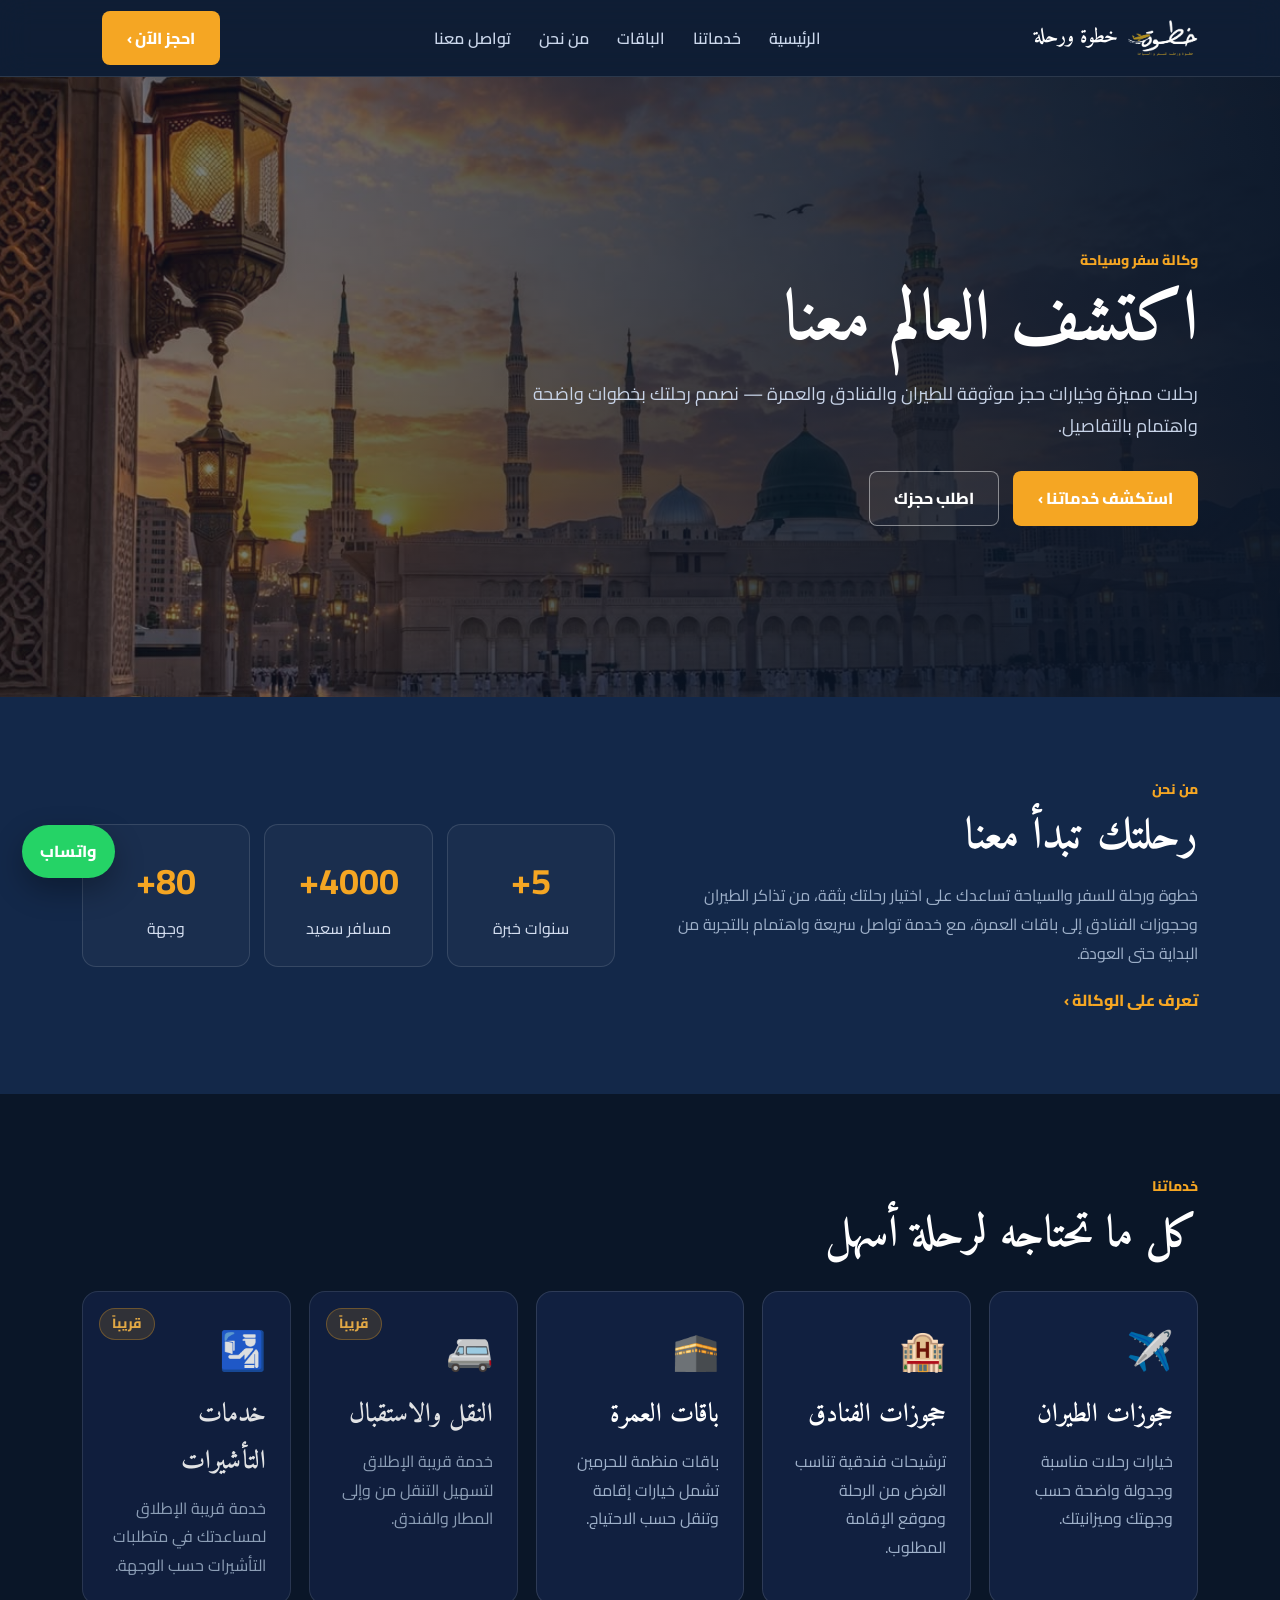
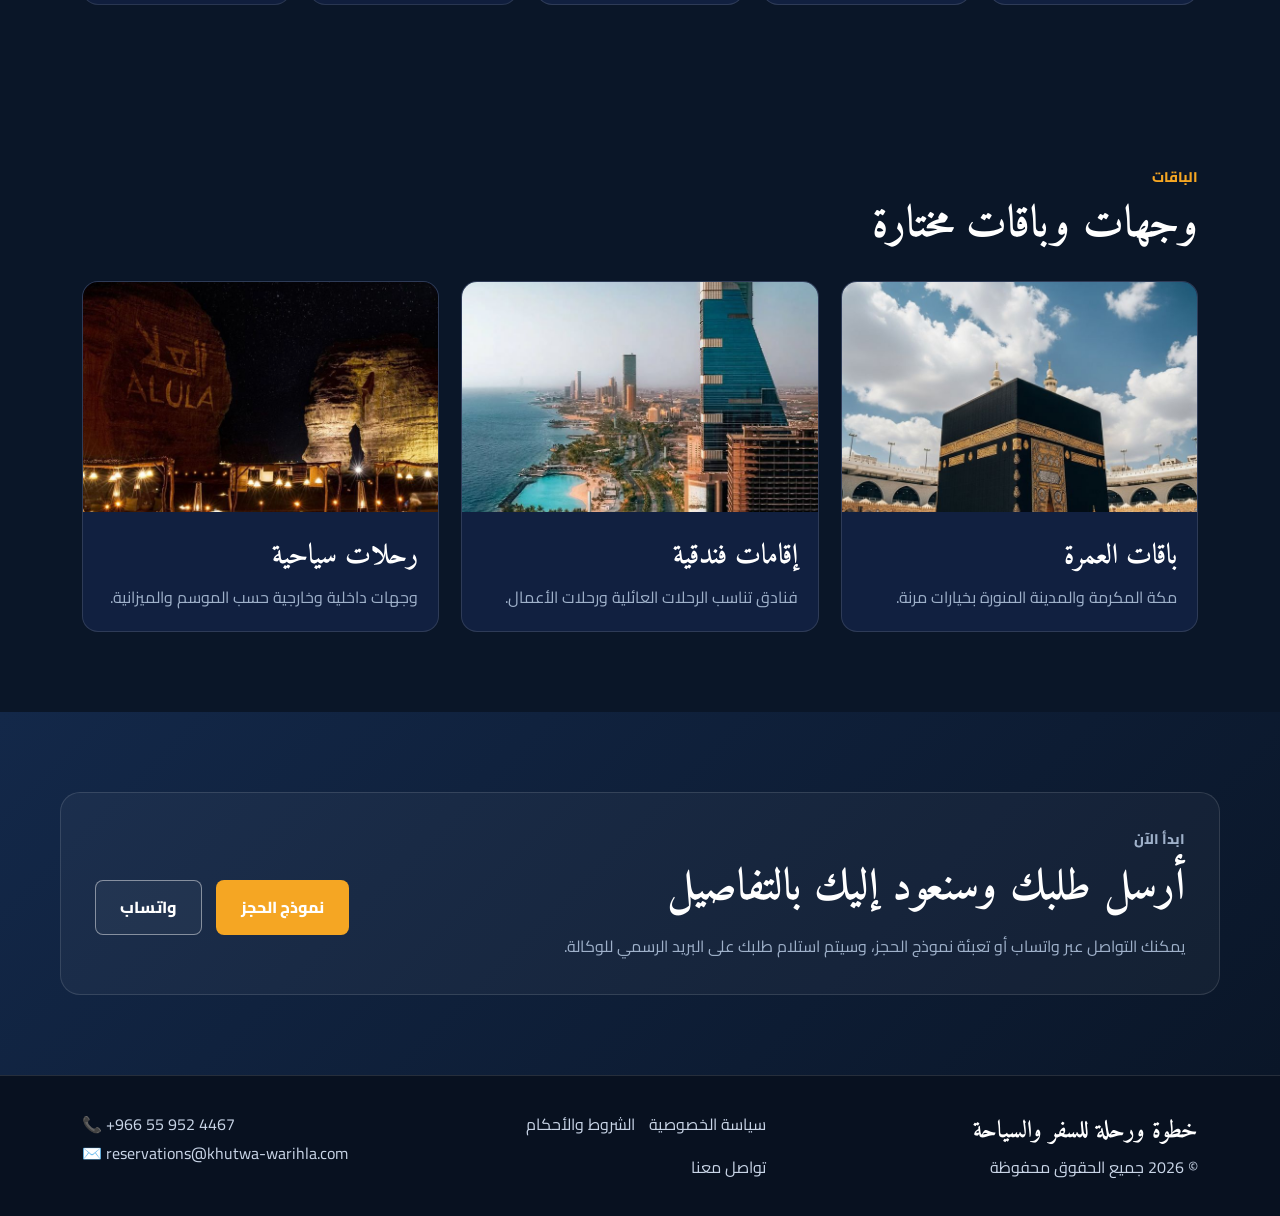
==== index.html @ 2bd7397a "Add files via upload" ====
<!DOCTYPE html>
<html lang="ar" dir="rtl">
<head>
  <meta charset="UTF-8">
  <meta name="viewport" content="width=device-width, initial-scale=1.0">
  <title>خطوة ورحلة | وكالة سفر وسياحة في المدينة المنورة</title>
  <meta name="description" content="خطوة ورحلة وكالة سفر وسياحة تقدم حجوزات الطيران والفنادق وباقات العمرة، مع خدمات النقل والاستقبال والتأشيرات قريباً.">
  <meta name="keywords" content="خطوة ورحلة, وكالة سفر, وكالة سياحة, حجوزات طيران, حجوزات فنادق, باقات عمرة, المدينة المنورة">
  <meta name="robots" content="index, follow">
  <link rel="canonical" href="https://khutwa-warihla.com/">
  <meta property="og:title" content="خطوة ورحلة | وكالة سفر وسياحة">
  <meta property="og:description" content="رحلتك تبدأ معنا — حجوزات طيران وفنادق وباقات عمرة بخدمة احترافية.">
  <meta property="og:type" content="website">
  <meta property="og:url" content="https://khutwa-warihla.com/">
  <meta property="og:image" content="https://khutwa-warihla.com/images/hero.jpg">
  <meta name="theme-color" content="#0a1628">
  <link rel="preconnect" href="https://fonts.googleapis.com">
  <link rel="preconnect" href="https://fonts.gstatic.com" crossorigin>
  <link href="https://fonts.googleapis.com/css2?family=Cairo:wght@400;600;700;800&family=Amiri:wght@400;700&display=swap" rel="stylesheet">
  <link rel="stylesheet" href="css/style.css">
  <script type="application/ld+json">
  {
    "@context": "https://schema.org",
    "@type": "TravelAgency",
    "name": "خطوة ورحلة للسفر والسياحة",
    "url": "https://khutwa-warihla.com/",
    "logo": "https://khutwa-warihla.com/images/logo-removebg-preview.png",
    "email": "reservations@khutwa-warihla.com",
    "telephone": "+966559524467",
    "areaServed": "SA",
    "sameAs": []
  }
  </script>
</head>
<body>
  <header class="navbar" id="top">
    <nav class="navbar-inner" aria-label="القائمة الرئيسية">
      <a href="index.html" class="logo-link" aria-label="خطوة ورحلة">
        <img src="images/logo-removebg-preview.png" class="site-logo" alt="شعار خطوة ورحلة" width="70" height="70">
        <span class="logo-name">خطوة ورحلة</span>
      </a>
      <ul class="nav-links">
        <li><a href="index.html">الرئيسية</a></li>
        <li><a href="services.html">خدماتنا</a></li>
        <li><a href="packages.html">الباقات</a></li>
        <li><a href="about.html">من نحن</a></li>
        <li><a href="contact.html">تواصل معنا</a></li>
      </ul>
      <a class="btn-book" href="contact.html#booking">احجز الآن ›</a>
      <button class="hamburger" type="button" aria-label="فتح القائمة" onclick="toggleMenu()">☰</button>
    </nav>
    <div id="mobileMenu" aria-label="قائمة الجوال">
      <a href="index.html">الرئيسية</a>
      <a href="services.html">خدماتنا</a>
      <a href="packages.html">الباقات</a>
      <a href="about.html">من نحن</a>
      <a href="contact.html">تواصل معنا</a>
    </div>
  </header>

  <main>
    <section class="hero">
      <picture class="hero-bg">
        <img src="images/hero.jpg" alt="المسجد النبوي في المدينة المنورة" loading="eager">
      </picture>
      <div class="hero-overlay"></div>
      <div class="hero-content">
        <p class="hero-label">وكالة سفر وسياحة</p>
        <h1>اكتشف العالم معنا</h1>
        <p class="hero-sub">رحلات مميزة وخيارات حجز موثوقة للطيران والفنادق والعمرة — نصمم رحلتك بخطوات واضحة واهتمام بالتفاصيل.</p>
        <div class="hero-actions">
          <a class="btn-primary" href="services.html">استكشف خدماتنا ›</a>
          <a class="btn-outline" href="contact.html#booking">اطلب حجزك</a>
        </div>
      </div>
    </section>

    <section class="about section">
      <div class="container about-inner">
        <div>
          <p class="section-label">من نحن</p>
          <h2>رحلتك تبدأ معنا</h2>
          <p class="section-text">خطوة ورحلة للسفر والسياحة تساعدك على اختيار رحلتك بثقة، من تذاكر الطيران وحجوزات الفنادق إلى باقات العمرة، مع خدمة تواصل سريعة واهتمام بالتجربة من البداية حتى العودة.</p>
          <a class="text-link" href="about.html">تعرف على الوكالة ›</a>
        </div>
        <div class="stats-grid">
          <div class="stat-box"><strong>5+</strong><span>سنوات خبرة</span></div>
          <div class="stat-box"><strong>4000+</strong><span>مسافر سعيد</span></div>
          <div class="stat-box"><strong>80+</strong><span>وجهة</span></div>
        </div>
      </div>
    </section>

    <section class="section services-preview" id="services">
      <div class="container">
        <p class="section-label">خدماتنا</p>
        <h2>كل ما تحتاجه لرحلة أسهل</h2>
        <div class="service-grid five-services">
          <article class="service-card"><span>✈️</span><h3>حجوزات الطيران</h3><p>خيارات رحلات مناسبة وجدولة واضحة حسب وجهتك وميزانيتك.</p></article>
          <article class="service-card"><span>🏨</span><h3>حجوزات الفنادق</h3><p>ترشيحات فندقية تناسب الغرض من الرحلة وموقع الإقامة المطلوب.</p></article>
          <article class="service-card"><span>🕋</span><h3>باقات العمرة</h3><p>باقات منظمة للحرمين تشمل خيارات إقامة وتنقل حسب الاحتياج.</p></article>
          <article class="service-card coming"><span>🚐</span><h3>النقل والاستقبال</h3><p>خدمة قريبة الإطلاق لتسهيل التنقل من وإلى المطار والفندق.</p><small>قريباً</small></article>
          <article class="service-card coming"><span>🛂</span><h3>خدمات التأشيرات</h3><p>خدمة قريبة الإطلاق لمساعدتك في متطلبات التأشيرات حسب الوجهة.</p><small>قريباً</small></article>
        </div>
      </div>
    </section>

    <section class="section packages-highlight">
      <div class="container">
        <p class="section-label">الباقات</p>
        <h2>وجهات وباقات مختارة</h2>
        <div class="cards-grid">
          <article class="card"><img src="images/card1.jpg" alt="باقة العمرة" loading="lazy"><div class="card-body"><h3>باقات العمرة</h3><p>مكة المكرمة والمدينة المنورة بخيارات مرنة.</p></div></article>
          <article class="card"><img src="images/card2.jpg" alt="حجوزات الفنادق" loading="lazy"><div class="card-body"><h3>إقامات فندقية</h3><p>فنادق تناسب الرحلات العائلية ورحلات الأعمال.</p></div></article>
          <article class="card"><img src="images/card3.jpg" alt="رحلات سياحية" loading="lazy"><div class="card-body"><h3>رحلات سياحية</h3><p>وجهات داخلية وخارجية حسب الموسم والميزانية.</p></div></article>
        </div>
      </div>
    </section>

    <section class="section cta">
      <div class="container cta-box">
        <div>
          <p class="section-label">ابدأ الآن</p>
          <h2>أرسل طلبك وسنعود إليك بالتفاصيل</h2>
          <p>يمكنك التواصل عبر واتساب أو تعبئة نموذج الحجز، وسيتم استلام طلبك على البريد الرسمي للوكالة.</p>
        </div>
        <div class="cta-actions">
          <a class="btn-primary" href="contact.html#booking">نموذج الحجز</a>
          <a class="btn-outline" href="https://wa.me/966559524467" target="_blank" rel="noopener">واتساب</a>
        </div>
      </div>
    </section>
  </main>

  <footer class="footer">
    <div class="container footer-inner">
      <div><h3>خطوة ورحلة للسفر والسياحة</h3><p>© <span id="year"></span> جميع الحقوق محفوظة</p></div>
      <div class="footer-links"><a href="privacy.html">سياسة الخصوصية</a><a href="terms.html">الشروط والأحكام</a><a href="contact.html">تواصل معنا</a></div>
      <div class="footer-contact"><p>📞 <a href="tel:+966559524467">+966 55 952 4467</a></p><p>✉️ <a href="mailto:reservations@khutwa-warihla.com">reservations@khutwa-warihla.com</a></p></div>
    </div>
  </footer>
  <a class="floating-whatsapp" href="https://wa.me/966559524467" target="_blank" rel="noopener" aria-label="تواصل عبر واتساب">واتساب</a>
  <script src="js/script.js"></script>
</body>
</html>
---- css/style.css ----
:root{--bg:#0a1628;--nav:#101f36;--section:#132849;--card:#112040;--accent:#f5a623;--accent2:#ffbd4a;--text:#fff;--muted:#9fb1ca;--line:rgba(255,255,255,.12);--main:'Cairo',sans-serif;--title:'Amiri',serif}*{box-sizing:border-box;margin:0;padding:0}html{scroll-behavior:smooth}body{font-family:var(--main);background:var(--bg);color:var(--text);line-height:1.8}a{color:inherit}img{max-width:100%;display:block}.container{max-width:1160px;margin:auto;padding:0 22px}.navbar{position:sticky;top:0;z-index:50;background:rgba(16,31,54,.9);backdrop-filter:blur(15px);border-bottom:1px solid var(--line)}.navbar-inner{height:76px;max-width:1160px;margin:auto;padding:0 22px;display:grid;grid-template-columns:auto 1fr auto auto;gap:20px;align-items:center}.logo-link{display:flex;align-items:center;gap:10px;text-decoration:none}.site-logo{width:70px;height:70px;object-fit:contain}.logo-name{font-family:var(--title);font-weight:700;font-size:20px}.nav-links{display:flex;justify-content:center;gap:28px;list-style:none}.nav-links a,#mobileMenu a{text-decoration:none;color:#cbd7eb;font-weight:600}.nav-links a:hover,#mobileMenu a:hover{color:var(--accent)}.btn-book,.btn-primary,.btn-outline{display:inline-flex;align-items:center;justify-content:center;text-decoration:none;border-radius:8px;padding:12px 24px;font-weight:800;border:1px solid transparent;transition:.25s}.btn-book,.btn-primary{background:var(--accent);color:#fff}.btn-book:hover,.btn-primary:hover{background:#df941d;box-shadow:0 8px 30px rgba(245,166,35,.25)}.btn-outline{border-color:rgba(255,255,255,.45);color:#fff;background:rgba(255,255,255,.04)}.btn-outline:hover{border-color:#fff;background:rgba(255,255,255,.1)}.hamburger{display:none;background:none;border:0;color:#fff;font-size:26px;cursor:pointer}#mobileMenu{display:none;background:#0d1b30;padding:16px 22px;border-top:1px solid var(--line)}#mobileMenu.open{display:flex;flex-direction:column;gap:12px}.hero{min-height:620px;position:relative;display:flex;align-items:center;overflow:hidden}.hero-bg{position:absolute;inset:-20px}.hero-bg img{width:100%;height:100%;object-fit:cover}.hero-overlay{position:absolute;inset:0;background:linear-gradient(270deg,rgba(10,22,40,.96) 0%,rgba(10,22,40,.77) 45%,rgba(10,22,40,.45) 100%)}.hero-content{position:relative;z-index:2;width:100%;max-width:1160px;margin:auto;padding:70px 22px}.hero-label,.section-label{color:var(--accent);font-weight:800;font-size:14px;margin-bottom:8px}.hero h1{font-family:var(--title);font-size:70px;line-height:1.15;margin-bottom:16px}.hero-sub{max-width:690px;color:#c8d4e8;font-size:18px}.hero-actions,.cta-actions{display:flex;gap:14px;flex-wrap:wrap;margin-top:28px}.section{padding:80px 0}.about{background:var(--section)}.about-inner{display:grid;grid-template-columns:1fr 1fr;gap:50px;align-items:center}.section h2{font-family:var(--title);font-size:44px;line-height:1.25;margin-bottom:16px}.section-text,.service-card p,.card p,.cta p,.page-hero p,.content-page p{color:var(--muted)}.text-link{display:inline-block;margin-top:18px;color:var(--accent);font-weight:800;text-decoration:none}.stats-grid{display:grid;grid-template-columns:repeat(3,1fr);gap:14px}.stat-box{border:1px solid var(--line);border-radius:14px;padding:24px;text-align:center;background:rgba(255,255,255,.03)}.stat-box strong{display:block;color:var(--accent);font-size:36px}.stat-box span{color:#d4def0}.services-preview,.packages-highlight{background:var(--bg)}.service-grid{display:grid;gap:18px;margin-top:28px}.five-services{grid-template-columns:repeat(5,1fr)}.service-card{position:relative;background:var(--card);border:1px solid var(--line);border-radius:16px;padding:24px;min-height:230px;transition:.25s}.service-card:hover{transform:translateY(-6px);border-color:rgba(245,166,35,.45);box-shadow:0 18px 50px rgba(0,0,0,.25)}.service-card span{font-size:38px}.service-card h3{font-family:var(--title);font-size:26px;margin:8px 0}.service-card small{position:absolute;top:16px;left:16px;background:rgba(245,166,35,.16);color:var(--accent2);border:1px solid rgba(245,166,35,.35);border-radius:20px;padding:3px 12px;font-weight:800}.coming{opacity:.88}.cards-grid{display:grid;grid-template-columns:repeat(3,1fr);gap:22px;margin-top:28px}.card{background:var(--card);border:1px solid var(--line);border-radius:16px;overflow:hidden}.card img{width:100%;height:230px;object-fit:cover}.card-body{padding:20px}.card h3{font-family:var(--title);font-size:28px}.cta{background:linear-gradient(135deg,#132849,#0a1628)}.cta-box{display:flex;justify-content:space-between;align-items:center;gap:24px;border:1px solid var(--line);border-radius:20px;padding:34px;background:rgba(255,255,255,.04)}.footer{background:#081120;border-top:1px solid var(--line);padding:34px 0}.footer-inner{display:grid;grid-template-columns:1.3fr 1fr 1.1fr;gap:22px;align-items:start}.footer h3{font-family:var(--title);font-size:24px}.footer p,.footer a{color:#c9d5e7;text-decoration:none}.footer-links{display:flex;gap:14px;flex-wrap:wrap}.footer-contact{text-align:left;direction:ltr}.floating-whatsapp{position:fixed;bottom:22px;left:22px;z-index:60;background:#25d366;color:#fff;text-decoration:none;border-radius:999px;padding:12px 18px;font-weight:800;box-shadow:0 12px 30px rgba(0,0,0,.3)}.page-hero{padding:110px 0 55px;background:linear-gradient(135deg,#10223d,#0a1628);border-bottom:1px solid var(--line)}.page-hero h1{font-family:var(--title);font-size:54px}.content-page{background:var(--bg)}.content-grid{display:grid;grid-template-columns:repeat(2,1fr);gap:22px}.info-box{background:var(--card);border:1px solid var(--line);border-radius:16px;padding:24px}.booking-form{display:grid;gap:14px;background:var(--card);border:1px solid var(--line);border-radius:18px;padding:24px}.booking-form label{font-weight:700}.booking-form input,.booking-form select,.booking-form textarea{width:100%;border:1px solid rgba(255,255,255,.18);border-radius:10px;background:#0b172a;color:#fff;padding:12px;font-family:var(--main)}.booking-form textarea{min-height:110px;resize:vertical}.form-row{display:grid;grid-template-columns:repeat(2,1fr);gap:14px}.note{font-size:14px;color:var(--muted)}.legal h2{font-family:var(--title);font-size:34px;margin-top:28px}.legal ul{padding-right:22px;color:var(--muted)}@media(max-width:1000px){.five-services{grid-template-columns:repeat(2,1fr)}.about-inner,.content-grid{grid-template-columns:1fr}.footer-inner{grid-template-columns:1fr}.footer-contact{text-align:right;direction:rtl}}@media(max-width:760px){.nav-links,.btn-book{display:none}.hamburger{display:block}.navbar-inner{grid-template-columns:auto 1fr auto}.hero{min-height:560px}.hero h1{font-size:48px}.section h2,.page-hero h1{font-size:38px}.cards-grid,.five-services,.stats-grid{grid-template-columns:1fr}.cta-box{display:block}.form-row{grid-template-columns:1fr}.footer-links{flex-direction:column}.floating-whatsapp{left:14px;bottom:14px}}
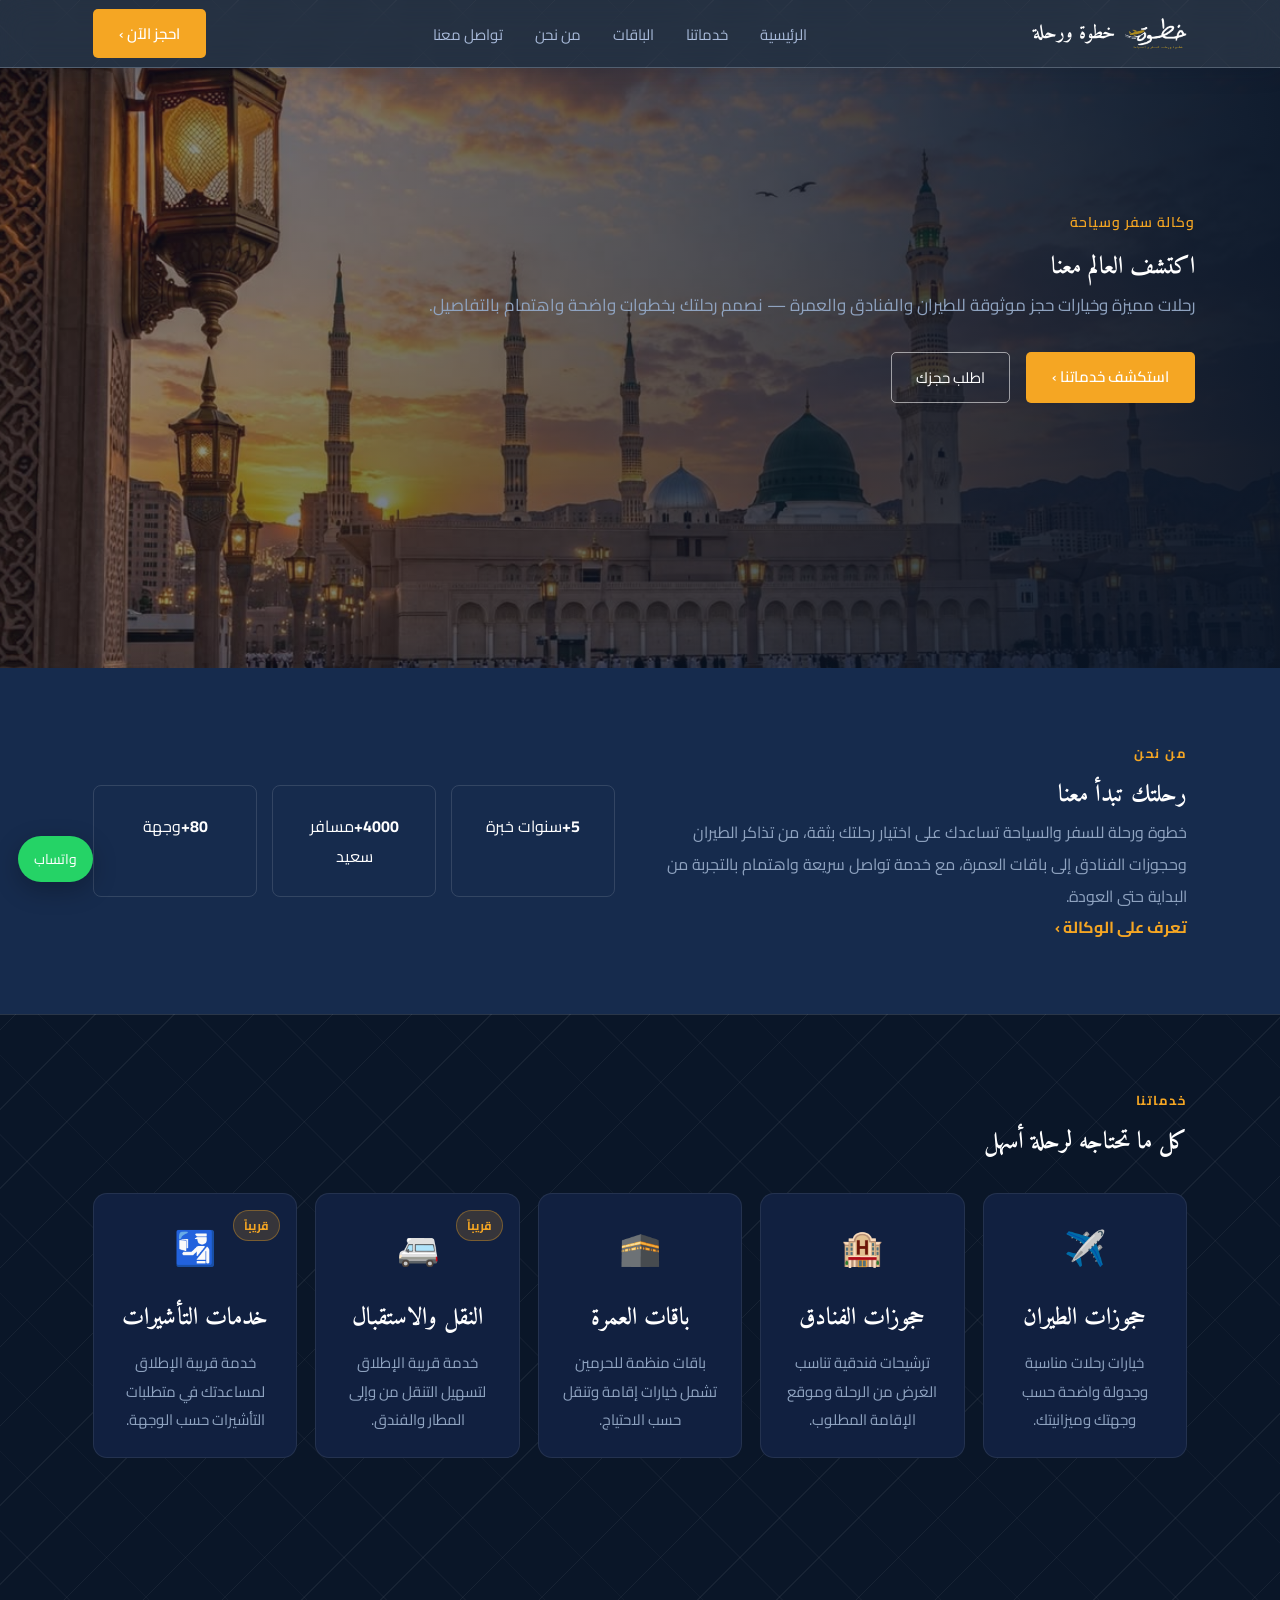
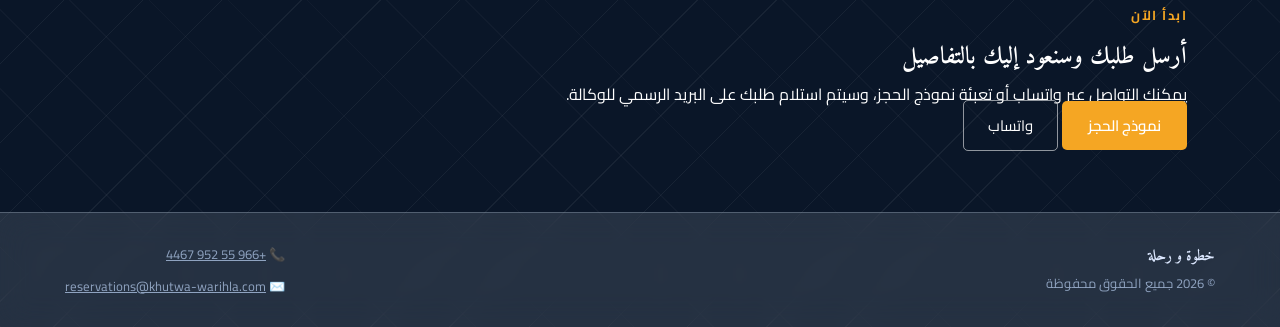
==== commit 5b36d13b: "Add files via upload" ====
--- a/index.html
+++ b/index.html
@@ -90,29 +90,16 @@
         </div>
       </div>
     </section>
-
-    <section class="section services-preview" id="services">
+<section class="section packages-highlight" id="services">
       <div class="container">
         <p class="section-label">خدماتنا</p>
         <h2>كل ما تحتاجه لرحلة أسهل</h2>
-        <div class="service-grid five-services">
-          <article class="service-card"><span>✈️</span><h3>حجوزات الطيران</h3><p>خيارات رحلات مناسبة وجدولة واضحة حسب وجهتك وميزانيتك.</p></article>
-          <article class="service-card"><span>🏨</span><h3>حجوزات الفنادق</h3><p>ترشيحات فندقية تناسب الغرض من الرحلة وموقع الإقامة المطلوب.</p></article>
-          <article class="service-card"><span>🕋</span><h3>باقات العمرة</h3><p>باقات منظمة للحرمين تشمل خيارات إقامة وتنقل حسب الاحتياج.</p></article>
-          <article class="service-card coming"><span>🚐</span><h3>النقل والاستقبال</h3><p>خدمة قريبة الإطلاق لتسهيل التنقل من وإلى المطار والفندق.</p><small>قريباً</small></article>
-          <article class="service-card coming"><span>🛂</span><h3>خدمات التأشيرات</h3><p>خدمة قريبة الإطلاق لمساعدتك في متطلبات التأشيرات حسب الوجهة.</p><small>قريباً</small></article>
-        </div>
-      </div>
-    </section>
-
-    <section class="section packages-highlight">
-      <div class="container">
-        <p class="section-label">الباقات</p>
-        <h2>وجهات وباقات مختارة</h2>
-        <div class="cards-grid">
-          <article class="card"><img src="images/card1.jpg" alt="باقة العمرة" loading="lazy"><div class="card-body"><h3>باقات العمرة</h3><p>مكة المكرمة والمدينة المنورة بخيارات مرنة.</p></div></article>
-          <article class="card"><img src="images/card2.jpg" alt="حجوزات الفنادق" loading="lazy"><div class="card-body"><h3>إقامات فندقية</h3><p>فنادق تناسب الرحلات العائلية ورحلات الأعمال.</p></div></article>
-          <article class="card"><img src="images/card3.jpg" alt="رحلات سياحية" loading="lazy"><div class="card-body"><h3>رحلات سياحية</h3><p>وجهات داخلية وخارجية حسب الموسم والميزانية.</p></div></article>
+        <div class="service-icons-grid">
+          <article class="service-mini-card" tabindex="0"><span>✈️</span><h3>حجوزات الطيران</h3><p>خيارات رحلات مناسبة وجدولة واضحة حسب وجهتك وميزانيتك.</p></article>
+          <article class="service-mini-card" tabindex="0"><span>🏨</span><h3>حجوزات الفنادق</h3><p>ترشيحات فندقية تناسب الغرض من الرحلة وموقع الإقامة المطلوب.</p></article>
+          <article class="service-mini-card" tabindex="0"><span>🕋</span><h3>باقات العمرة</h3><p>باقات منظمة للحرمين تشمل خيارات إقامة وتنقل حسب الاحتياج.</p></article>
+          <article class="service-mini-card" tabindex="0"><small>قريباً</small><span>🚐</span><h3>النقل والاستقبال</h3><p>خدمة قريبة الإطلاق لتسهيل التنقل من وإلى المطار والفندق.</p></article>
+          <article class="service-mini-card" tabindex="0"><small>قريباً</small><span>🛂</span><h3>خدمات التأشيرات</h3><p>خدمة قريبة الإطلاق لمساعدتك في متطلبات التأشيرات حسب الوجهة.</p></article>
         </div>
       </div>
     </section>
@@ -132,11 +119,16 @@
     </section>
   </main>
 
-  <footer class="footer">
-    <div class="container footer-inner">
-      <div><h3>خطوة ورحلة للسفر والسياحة</h3><p>© <span id="year"></span> جميع الحقوق محفوظة</p></div>
-      <div class="footer-links"><a href="privacy.html">سياسة الخصوصية</a><a href="terms.html">الشروط والأحكام</a><a href="contact.html">تواصل معنا</a></div>
-      <div class="footer-contact"><p>📞 <a href="tel:+966559524467">+966 55 952 4467</a></p><p>✉️ <a href="mailto:reservations@khutwa-warihla.com">reservations@khutwa-warihla.com</a></p></div>
+  <footer class="footer granite">
+    <div class="footer-inner">
+      <div class="footer-brand">
+        <h3>خطوة و رحلة</h3>
+        <p>© <span id="year"></span> جميع الحقوق محفوظة</p>
+      </div>
+      <div class="footer-contact">
+        <p><span class="footer-icon">📞</span> <a href="tel:+966559524467">+966 55 952 4467</a></p>
+        <p><span class="footer-icon">✉️</span> <a href="mailto:reservations@khutwa-warihla.com">reservations@khutwa-warihla.com</a></p>
+      </div>
     </div>
   </footer>
   <a class="floating-whatsapp" href="https://wa.me/966559524467" target="_blank" rel="noopener" aria-label="تواصل عبر واتساب">واتساب</a>
--- a/css/style.css
+++ b/css/style.css
@@ -1 +1,467 @@
-:root{--bg:#0a1628;--nav:#101f36;--section:#132849;--card:#112040;--accent:#f5a623;--accent2:#ffbd4a;--text:#fff;--muted:#9fb1ca;--line:rgba(255,255,255,.12);--main:'Cairo',sans-serif;--title:'Amiri',serif}*{box-sizing:border-box;margin:0;padding:0}html{scroll-behavior:smooth}body{font-family:var(--main);background:var(--bg);color:var(--text);line-height:1.8}a{color:inherit}img{max-width:100%;display:block}.container{max-width:1160px;margin:auto;padding:0 22px}.navbar{position:sticky;top:0;z-index:50;background:rgba(16,31,54,.9);backdrop-filter:blur(15px);border-bottom:1px solid var(--line)}.navbar-inner{height:76px;max-width:1160px;margin:auto;padding:0 22px;display:grid;grid-template-columns:auto 1fr auto auto;gap:20px;align-items:center}.logo-link{display:flex;align-items:center;gap:10px;text-decoration:none}.site-logo{width:70px;height:70px;object-fit:contain}.logo-name{font-family:var(--title);font-weight:700;font-size:20px}.nav-links{display:flex;justify-content:center;gap:28px;list-style:none}.nav-links a,#mobileMenu a{text-decoration:none;color:#cbd7eb;font-weight:600}.nav-links a:hover,#mobileMenu a:hover{color:var(--accent)}.btn-book,.btn-primary,.btn-outline{display:inline-flex;align-items:center;justify-content:center;text-decoration:none;border-radius:8px;padding:12px 24px;font-weight:800;border:1px solid transparent;transition:.25s}.btn-book,.btn-primary{background:var(--accent);color:#fff}.btn-book:hover,.btn-primary:hover{background:#df941d;box-shadow:0 8px 30px rgba(245,166,35,.25)}.btn-outline{border-color:rgba(255,255,255,.45);color:#fff;background:rgba(255,255,255,.04)}.btn-outline:hover{border-color:#fff;background:rgba(255,255,255,.1)}.hamburger{display:none;background:none;border:0;color:#fff;font-size:26px;cursor:pointer}#mobileMenu{display:none;background:#0d1b30;padding:16px 22px;border-top:1px solid var(--line)}#mobileMenu.open{display:flex;flex-direction:column;gap:12px}.hero{min-height:620px;position:relative;display:flex;align-items:center;overflow:hidden}.hero-bg{position:absolute;inset:-20px}.hero-bg img{width:100%;height:100%;object-fit:cover}.hero-overlay{position:absolute;inset:0;background:linear-gradient(270deg,rgba(10,22,40,.96) 0%,rgba(10,22,40,.77) 45%,rgba(10,22,40,.45) 100%)}.hero-content{position:relative;z-index:2;width:100%;max-width:1160px;margin:auto;padding:70px 22px}.hero-label,.section-label{color:var(--accent);font-weight:800;font-size:14px;margin-bottom:8px}.hero h1{font-family:var(--title);font-size:70px;line-height:1.15;margin-bottom:16px}.hero-sub{max-width:690px;color:#c8d4e8;font-size:18px}.hero-actions,.cta-actions{display:flex;gap:14px;flex-wrap:wrap;margin-top:28px}.section{padding:80px 0}.about{background:var(--section)}.about-inner{display:grid;grid-template-columns:1fr 1fr;gap:50px;align-items:center}.section h2{font-family:var(--title);font-size:44px;line-height:1.25;margin-bottom:16px}.section-text,.service-card p,.card p,.cta p,.page-hero p,.content-page p{color:var(--muted)}.text-link{display:inline-block;margin-top:18px;color:var(--accent);font-weight:800;text-decoration:none}.stats-grid{display:grid;grid-template-columns:repeat(3,1fr);gap:14px}.stat-box{border:1px solid var(--line);border-radius:14px;padding:24px;text-align:center;background:rgba(255,255,255,.03)}.stat-box strong{display:block;color:var(--accent);font-size:36px}.stat-box span{color:#d4def0}.services-preview,.packages-highlight{background:var(--bg)}.service-grid{display:grid;gap:18px;margin-top:28px}.five-services{grid-template-columns:repeat(5,1fr)}.service-card{position:relative;background:var(--card);border:1px solid var(--line);border-radius:16px;padding:24px;min-height:230px;transition:.25s}.service-card:hover{transform:translateY(-6px);border-color:rgba(245,166,35,.45);box-shadow:0 18px 50px rgba(0,0,0,.25)}.service-card span{font-size:38px}.service-card h3{font-family:var(--title);font-size:26px;margin:8px 0}.service-card small{position:absolute;top:16px;left:16px;background:rgba(245,166,35,.16);color:var(--accent2);border:1px solid rgba(245,166,35,.35);border-radius:20px;padding:3px 12px;font-weight:800}.coming{opacity:.88}.cards-grid{display:grid;grid-template-columns:repeat(3,1fr);gap:22px;margin-top:28px}.card{background:var(--card);border:1px solid var(--line);border-radius:16px;overflow:hidden}.card img{width:100%;height:230px;object-fit:cover}.card-body{padding:20px}.card h3{font-family:var(--title);font-size:28px}.cta{background:linear-gradient(135deg,#132849,#0a1628)}.cta-box{display:flex;justify-content:space-between;align-items:center;gap:24px;border:1px solid var(--line);border-radius:20px;padding:34px;background:rgba(255,255,255,.04)}.footer{background:#081120;border-top:1px solid var(--line);padding:34px 0}.footer-inner{display:grid;grid-template-columns:1.3fr 1fr 1.1fr;gap:22px;align-items:start}.footer h3{font-family:var(--title);font-size:24px}.footer p,.footer a{color:#c9d5e7;text-decoration:none}.footer-links{display:flex;gap:14px;flex-wrap:wrap}.footer-contact{text-align:left;direction:ltr}.floating-whatsapp{position:fixed;bottom:22px;left:22px;z-index:60;background:#25d366;color:#fff;text-decoration:none;border-radius:999px;padding:12px 18px;font-weight:800;box-shadow:0 12px 30px rgba(0,0,0,.3)}.page-hero{padding:110px 0 55px;background:linear-gradient(135deg,#10223d,#0a1628);border-bottom:1px solid var(--line)}.page-hero h1{font-family:var(--title);font-size:54px}.content-page{background:var(--bg)}.content-grid{display:grid;grid-template-columns:repeat(2,1fr);gap:22px}.info-box{background:var(--card);border:1px solid var(--line);border-radius:16px;padding:24px}.booking-form{display:grid;gap:14px;background:var(--card);border:1px solid var(--line);border-radius:18px;padding:24px}.booking-form label{font-weight:700}.booking-form input,.booking-form select,.booking-form textarea{width:100%;border:1px solid rgba(255,255,255,.18);border-radius:10px;background:#0b172a;color:#fff;padding:12px;font-family:var(--main)}.booking-form textarea{min-height:110px;resize:vertical}.form-row{display:grid;grid-template-columns:repeat(2,1fr);gap:14px}.note{font-size:14px;color:var(--muted)}.legal h2{font-family:var(--title);font-size:34px;margin-top:28px}.legal ul{padding-right:22px;color:var(--muted)}@media(max-width:1000px){.five-services{grid-template-columns:repeat(2,1fr)}.about-inner,.content-grid{grid-template-columns:1fr}.footer-inner{grid-template-columns:1fr}.footer-contact{text-align:right;direction:rtl}}@media(max-width:760px){.nav-links,.btn-book{display:none}.hamburger{display:block}.navbar-inner{grid-template-columns:auto 1fr auto}.hero{min-height:560px}.hero h1{font-size:48px}.section h2,.page-hero h1{font-size:38px}.cards-grid,.five-services,.stats-grid{grid-template-columns:1fr}.cta-box{display:block}.form-row{grid-template-columns:1fr}.footer-links{flex-direction:column}.floating-whatsapp{left:14px;bottom:14px}}
+:root {
+  --background: #0a1628;
+  --foreground: #ffffff;
+  --card:       #112040;
+  --secondary:  #162b4d;
+  --accent:     #f5a623;
+  --muted:      #8fa3c0;
+  --main-font:  'Cairo', sans-serif;
+  --title-font: 'Amiri', serif;
+}
+
+* { box-sizing: border-box; margin: 0; padding: 0; }
+
+body {
+  background-color: var(--background);
+  background-image:
+    repeating-linear-gradient(
+      135deg,
+      rgba(255,255,255,.055) 0px,
+      rgba(255,255,255,.055) 1px,
+      transparent 1px,
+      transparent 56px
+    ),
+    repeating-linear-gradient(
+      45deg,
+      rgba(255,255,255,.028) 0px,
+      rgba(255,255,255,.028) 1px,
+      transparent 1px,
+      transparent 56px
+    );
+  color: white;
+  font-family: var(--main-font);
+}
+
+h1, h2, h3 { font-family: var(--title-font); }
+p { line-height: 2; }
+
+
+/* ================= NAVBAR ================= */
+
+.navbar {
+  height: 68px;
+  position: fixed;
+  top: 0;
+  width: 100%;
+  z-index: 100;
+  background: rgba(235, 242, 255, 0.12);
+  backdrop-filter: blur(16px);
+  -webkit-backdrop-filter: blur(16px);
+  border-bottom: 1px solid rgba(220, 235, 255, 0.25);
+  box-shadow: 0 2px 24px rgba(10,22,40,0.2);
+}
+
+.navbar-inner {
+  height: 100%;
+  max-width: 1150px;
+  margin: auto;
+  padding: 0 28px;
+  display: grid;
+  grid-template-columns: auto 1fr auto;
+  align-items: center;
+  direction: rtl;
+  gap: 24px;
+}
+
+/* logo */
+.logo { display: flex; align-items: center; }
+
+.logo-link {
+  display: flex;
+  align-items: center;
+  text-decoration: none;
+  gap: 10px;
+}
+
+.site-logo {
+  width: 62px;
+  height: 62px;
+  object-fit: contain;
+}
+
+.logo-name {
+  font-family: var(--title-font);
+  font-size: 19px;
+  font-weight: 700;
+  color: #ffffff;
+  white-space: nowrap;
+}
+
+/* navigation */
+.nav-links {
+  display: flex;
+  align-items: center;
+  justify-content: center;
+  gap: 32px;
+  list-style: none;
+}
+
+.nav-links a {
+  text-decoration: none;
+  color: rgba(200,220,255,0.80);
+  font-size: 15px;
+  transition: color .25s;
+  position: relative;
+}
+
+.nav-links a::after {
+  content: '';
+  position: absolute;
+  bottom: -3px;
+  right: 0;
+  width: 0;
+  height: 2px;
+  background: var(--accent);
+  transition: width .25s;
+}
+
+.nav-links a:hover { color: #ffffff; }
+.nav-links a:hover::after { width: 100%; }
+
+/* buttons */
+.btn-book,
+.btn-primary {
+  background: var(--accent);
+  color: white;
+  padding: 10px 26px;
+  border-radius: 5px;
+  text-decoration: none;
+  font-size: 15px;
+  font-weight: 600;
+  font-family: var(--main-font);
+  transition: background .25s, box-shadow .25s;
+  white-space: nowrap;
+}
+
+.btn-book:hover,
+.btn-primary:hover {
+  background: #e0941a;
+  box-shadow: 0 0 16px rgba(245,166,35,.45);
+}
+
+.btn-outline {
+  border: 1.5px solid rgba(255,255,255,.55);
+  color: white;
+  padding: 10px 24px;
+  text-decoration: none;
+  border-radius: 5px;
+  font-size: 15px;
+  transition: border-color .25s, background .25s;
+}
+
+.btn-outline:hover {
+  border-color: white;
+  background: rgba(255,255,255,.08);
+}
+
+/* hamburger */
+.hamburger {
+  display: none;
+  background: none;
+  border: none;
+  color: white;
+  font-size: 22px;
+  cursor: pointer;
+}
+
+/* mobile menu */
+#mobileMenu {
+  display: none;
+  flex-direction: column;
+  gap: 12px;
+  background: rgba(10,24,52,0.96);
+  padding: 16px 24px;
+  border-top: 1px solid rgba(180,210,255,0.15);
+  direction: rtl;
+}
+
+#mobileMenu.open { display: flex; }
+#mobileMenu a { color: rgba(200,220,255,.85); text-decoration: none; font-size: 15px; }
+
+
+/* ================= HERO ================= */
+
+.hero {
+  height: 600px;
+  position: relative;
+  overflow: hidden;
+  margin-top: 68px;
+}
+
+.hero-bg {
+  position: absolute;
+  inset: -30px;
+  z-index: 0;
+  transition: transform .1s linear;
+}
+
+.hero-bg img {
+  width: 100%;
+  height: 100%;
+  object-fit: cover;
+}
+
+.hero-overlay {
+  position: absolute;
+  inset: 0;
+  z-index: 1;
+  background: linear-gradient(
+    to left,
+    rgba(10,22,40,.95) 0%,
+    rgba(10,22,40,.70) 40%,
+    rgba(10,22,40,.40) 100%
+  );
+}
+
+/* diagonal lines NOT inside hero — body background handles it below */
+.hero-lines { display: none; }
+
+.hero-content {
+  position: relative;
+  z-index: 5;
+  max-width: 1150px;
+  margin: auto;
+  padding: 0 20px;
+  padding-top: 140px;
+  direction: rtl;
+}
+
+.hero-label {
+  color: var(--accent);
+  font-size: 14px;
+  font-weight: 600;
+  letter-spacing: 1px;
+  margin-bottom: 10px;
+}
+
+.hero-title {
+  font-size: 60px;
+  color: white;
+  margin-bottom: 18px;
+  line-height: 1.25;
+}
+
+.hero-sub {
+  font-size: 17px;
+  color: var(--muted);
+}
+
+.hero-actions {
+  display: flex;
+  gap: 16px;
+  margin-top: 30px;
+}
+
+
+/* ================= ABOUT ================= */
+
+.about {
+  background: var(--secondary);
+  padding: 70px 20px;
+}
+
+.about-inner {
+  max-width: 1150px;
+  margin: auto;
+  display: grid;
+  grid-template-columns: 1fr 1fr;
+  gap: 50px;
+  align-items: center;
+}
+
+.section-label {
+  color: var(--accent);
+  font-size: 13px;
+  font-weight: 700;
+  letter-spacing: 1.5px;
+  margin-bottom: 8px;
+}
+
+.section-title { font-size: 40px; }
+
+.section-text { color: var(--muted); }
+
+.stats-grid {
+  display: grid;
+  grid-template-columns: repeat(3, 1fr);
+  gap: 15px;
+}
+
+.stat-box {
+  border: 1px solid #ffffff20;
+  padding: 25px;
+  text-align: center;
+  border-radius: 8px;
+}
+
+.stat-num {
+  color: var(--accent);
+  font-size: 35px;
+}
+
+
+/* ================= SERVICES ================= */
+
+.services { padding: 70px 20px; }
+
+.services-inner {
+  max-width: 1150px;
+  margin: auto;
+}
+
+.cards-grid {
+  display: grid;
+  grid-template-columns: repeat(3, 1fr);
+  gap: 25px;
+  margin-top: 30px;
+}
+
+/* Cards with glow effect */
+.card {
+  background: var(--card);
+  border-radius: 12px;
+  padding: 0;
+  text-align: right;
+  display: flex;
+  flex-direction: column;
+  overflow: hidden;
+  cursor: pointer;
+  border: 1px solid rgba(255,255,255,.06);
+  outline: none;
+  transition:
+    transform .3s cubic-bezier(.22,.68,0,1.2),
+    box-shadow .3s ease,
+    border-color .3s ease;
+}
+
+.card:hover,
+.card:focus {
+  transform: translateY(-6px) scale(1.02);
+  box-shadow:
+    0 0 0 1px rgba(245,166,35,.35),
+    0 6px 30px rgba(245,166,35,.25),
+    0 0 60px rgba(245,166,35,.10);
+  border-color: rgba(245,166,35,.45);
+}
+
+.card:active {
+  transform: translateY(-2px) scale(1.01);
+  box-shadow:
+    0 0 0 2px rgba(245,166,35,.6),
+    0 4px 20px rgba(245,166,35,.40),
+    0 0 80px rgba(245,166,35,.20);
+  border-color: rgba(245,166,35,.7);
+}
+
+/* full-width image at top, rectangular */
+.icon-wrapper {
+  width: 100%;
+  height: 200px;
+  border-radius: 0;
+  background: rgba(255,255,255,.05);
+  overflow: hidden;
+  border: none;
+  transition: box-shadow .3s;
+}
+
+.card:hover .icon-wrapper,
+.card:focus .icon-wrapper {
+  box-shadow: 0 0 18px rgba(245,166,35,.2);
+}
+
+.card img {
+  width: 100%;
+  height: 100%;
+  object-fit: cover;
+  display: block;
+}
+
+/* text area below image */
+.card-body {
+  padding: 16px 18px;
+}
+
+.card h3 { font-size: 18px; margin-bottom: 4px; }
+
+.card p { color: var(--muted); font-size: 13px; line-height: 1.5; }
+
+
+/* ================= FOOTER ================= */
+
+.footer {
+  padding: 28px 40px;
+  background: rgba(235, 242, 255, 0.12);
+  backdrop-filter: blur(16px);
+  -webkit-backdrop-filter: blur(16px);
+  border-top: 1px solid rgba(220, 235, 255, 0.25);
+}
+
+.footer-inner {
+  max-width: 1150px;
+  margin: auto;
+  display: flex;
+  justify-content: space-between;
+  align-items: center;
+}
+
+.footer-brand { text-align: right; }
+
+.footer-brand h3 { font-size: 15px; color: #dce8ff; }
+
+.footer-brand p { font-size: 13px; color: var(--muted); }
+
+.footer-contact {
+  display: flex;
+  flex-direction: column;
+  gap: 6px;
+}
+
+.footer-contact p { font-size: 13px; color: var(--muted); }
+
+
+/* ================= MOBILE ================= */
+
+@media(max-width: 768px) {
+  .nav-links, .btn-book { display: none; }
+  .hamburger { display: block; }
+  .hero-title { font-size: 40px; }
+  .about-inner, .cards-grid { grid-template-columns: 1fr; }
+  .stats-grid { grid-template-columns: 1fr; }
+  .footer-inner { flex-direction: column; gap: 15px; }
+}
+
+/* ================= GITHUB PAGES ADDITIONS ================= */
+html { scroll-behavior: smooth; }
+a { color: inherit; }
+img { max-width: 100%; display: block; }
+.container { max-width: 1150px; margin: auto; padding: 0 28px; }
+.section { padding: 72px 0; }
+.text-link { color: var(--accent); text-decoration: none; font-weight: 700; }
+.page-hero { padding: 145px 0 70px; text-align: center; background: rgba(17,32,64,.35); border-bottom: 1px solid rgba(220,235,255,.15); }
+.page-hero h1 { font-size: 52px; margin: 12px 0; }
+.page-hero p { color: var(--muted); }
+.services-preview { display: none !important; }
+.packages-highlight { border-top: 1px solid rgba(220,235,255,.15); }
+.service-icons-grid { display:grid; grid-template-columns:repeat(5,1fr); gap:18px; margin-top:30px; }
+.service-mini-card { min-height:225px; background:var(--card); border:1px solid rgba(255,255,255,.08); border-radius:14px; padding:22px 18px; text-align:center; cursor:pointer; transition:transform .3s cubic-bezier(.22,.68,0,1.2), box-shadow .3s ease, border-color .3s ease; position:relative; overflow:hidden; }
+.service-mini-card:hover,.service-mini-card:focus{ transform:translateY(-6px) scale(1.02); box-shadow:0 0 0 1px rgba(245,166,35,.35),0 6px 30px rgba(245,166,35,.25),0 0 60px rgba(245,166,35,.10); border-color:rgba(245,166,35,.45); outline:none; }
+.service-mini-card span{ font-size:34px; display:block; margin-bottom:18px; }
+.service-mini-card h3{ font-size:24px; margin-bottom:10px; color:#fff; }
+.service-mini-card p{ color:var(--muted); font-size:15px; line-height:1.9; }
+.service-mini-card small{ position:absolute; top:16px; right:16px; background:rgba(245,166,35,.16); color:var(--accent); border:1px solid rgba(245,166,35,.35); padding:3px 10px; border-radius:999px; font-size:12px; font-weight:700; }
+.content-grid { display:grid; grid-template-columns:1.35fr .9fr; gap:24px; align-items:start; }
+.booking-form,.info-box { background:linear-gradient(180deg, rgba(17,32,64,.96), rgba(13,28,54,.96)); border:1px solid rgba(220,235,255,.18); border-radius:18px; padding:30px; box-shadow:0 20px 55px rgba(0,0,0,.22); }
+.booking-form h2,.info-box h2 { font-size:38px; margin-bottom:22px; text-align:center; }
+.form-row { display:grid; grid-template-columns:1fr 1fr; gap:16px; }
+.booking-form label { display:block; color:#fff; font-weight:700; margin-bottom:6px; }
+.booking-form input,.booking-form select,.booking-form textarea { width:100%; margin-top:8px; border:1px solid rgba(220,235,255,.22); background:#071425; color:#fff; border-radius:10px; padding:14px 16px; font-family:var(--main-font); font-size:15px; outline:none; transition:border-color .25s, box-shadow .25s, background .25s; }
+.booking-form input:focus,.booking-form select:focus,.booking-form textarea:focus { border-color:rgba(245,166,35,.7); box-shadow:0 0 0 3px rgba(245,166,35,.14); background:#091a30; }
+.booking-form textarea { min-height:120px; resize:vertical; }
+.booking-form .btn-primary { width:100%; border:0; cursor:pointer; margin-top:10px; }
+.note { color:var(--muted); font-size:12px; margin-top:14px; text-align:center; }
+.info-box { min-height:340px; text-align:right; }
+.info-box p { margin:12px 0; color:#dce8ff; }
+.footer-links { display:none; }
+.floating-whatsapp { position:fixed; left:18px; bottom:18px; z-index:60; background:#25d366; color:white; padding:10px 16px; border-radius:999px; text-decoration:none; font-size:14px; box-shadow:0 8px 24px rgba(0,0,0,.25); }
+@media(max-width: 950px){ .service-icons-grid{grid-template-columns:repeat(2,1fr)} .content-grid{grid-template-columns:1fr} }
+@media(max-width: 768px){ .container{padding:0 20px} .section{padding:55px 0} .page-hero h1{font-size:38px} .form-row,.service-icons-grid{grid-template-columns:1fr} .booking-form h2,.info-box h2{font-size:32px} }
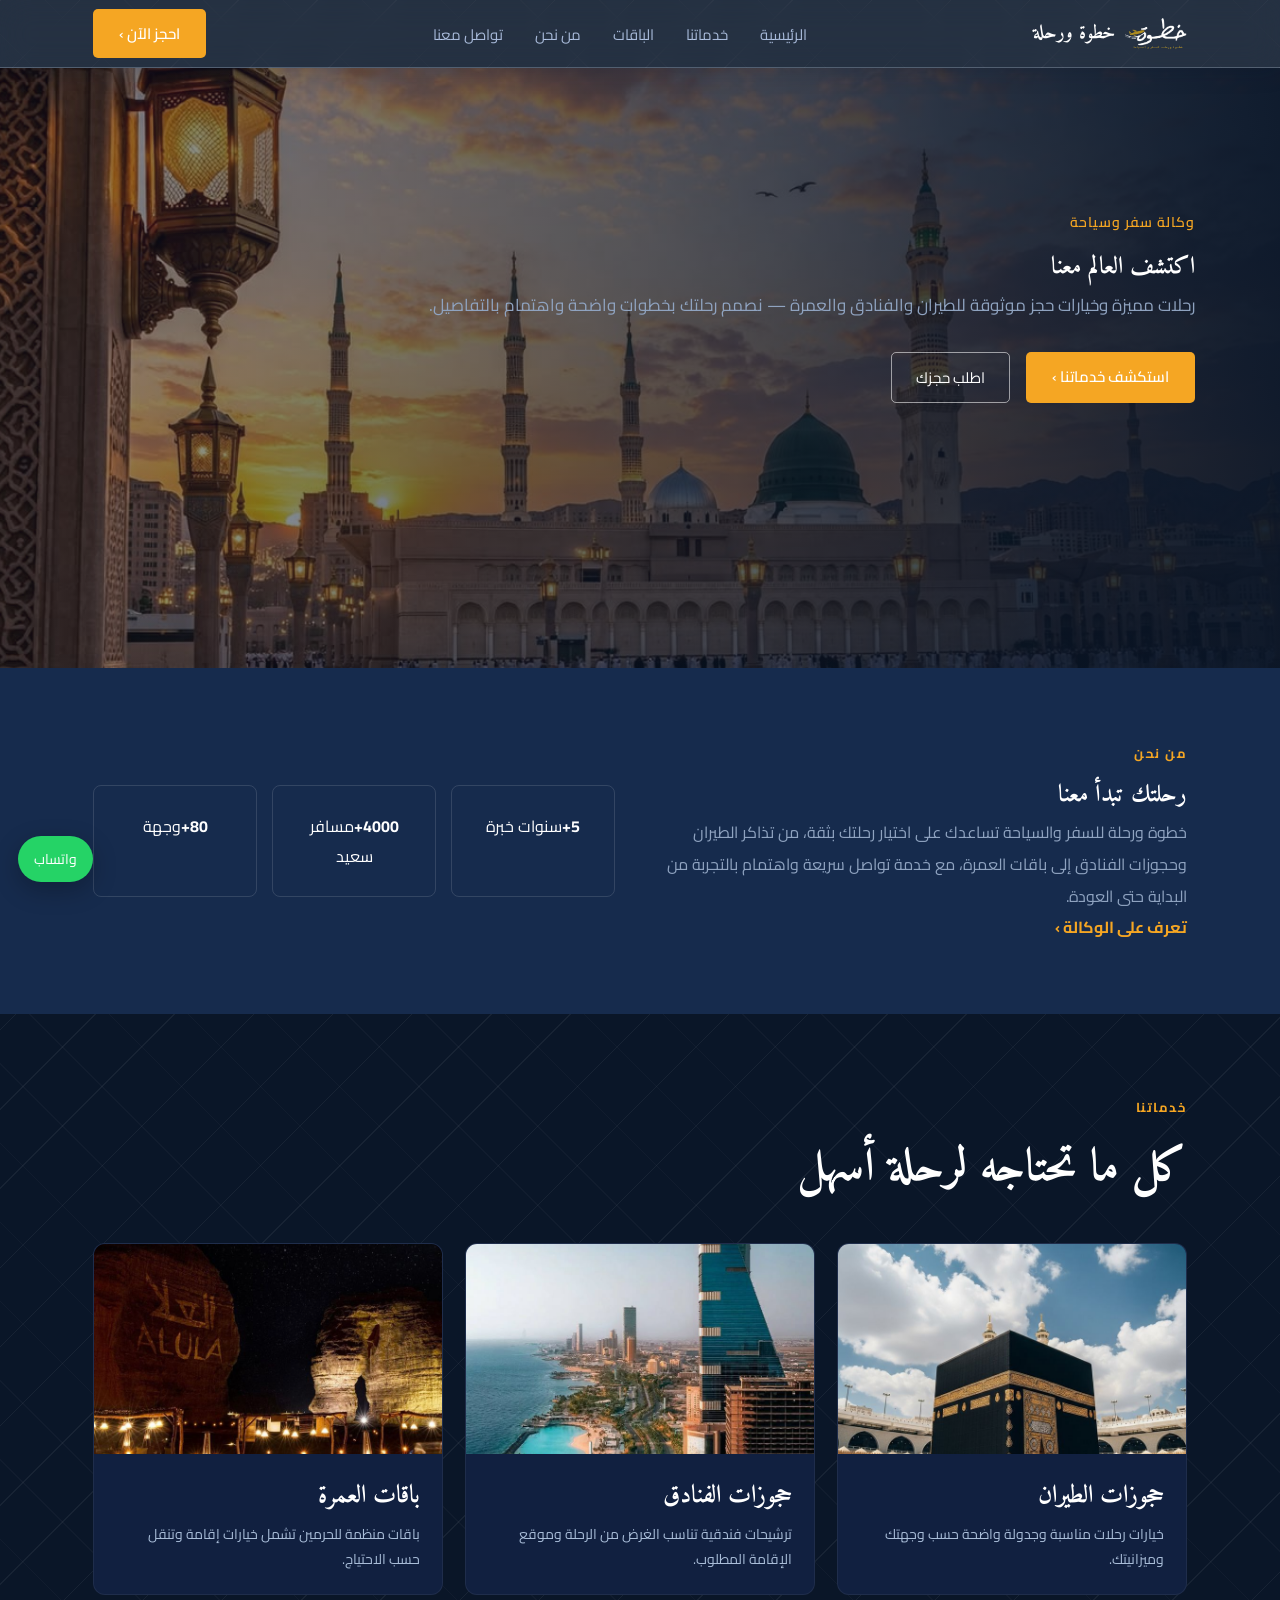
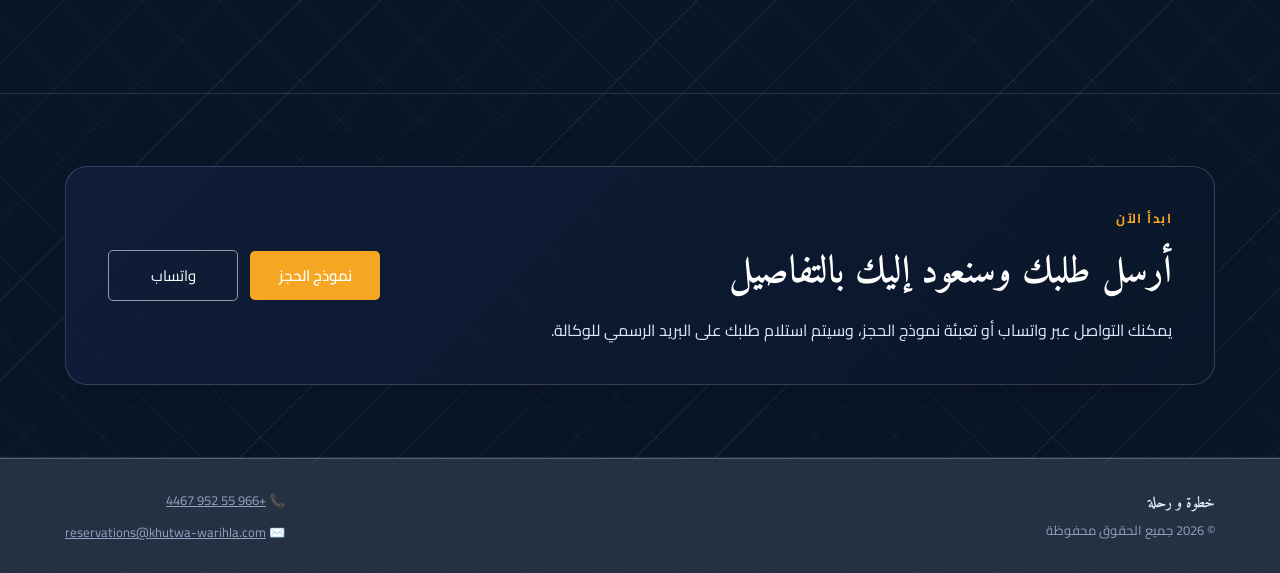
==== commit 30a2a52a: "Add files via upload" ====
--- a/index.html
+++ b/index.html
@@ -90,16 +90,31 @@
         </div>
       </div>
     </section>
-<section class="section packages-highlight" id="services">
+<section class="section services-showcase" id="services">
       <div class="container">
         <p class="section-label">خدماتنا</p>
-        <h2>كل ما تحتاجه لرحلة أسهل</h2>
-        <div class="service-icons-grid">
-          <article class="service-mini-card" tabindex="0"><span>✈️</span><h3>حجوزات الطيران</h3><p>خيارات رحلات مناسبة وجدولة واضحة حسب وجهتك وميزانيتك.</p></article>
-          <article class="service-mini-card" tabindex="0"><span>🏨</span><h3>حجوزات الفنادق</h3><p>ترشيحات فندقية تناسب الغرض من الرحلة وموقع الإقامة المطلوب.</p></article>
-          <article class="service-mini-card" tabindex="0"><span>🕋</span><h3>باقات العمرة</h3><p>باقات منظمة للحرمين تشمل خيارات إقامة وتنقل حسب الاحتياج.</p></article>
-          <article class="service-mini-card" tabindex="0"><small>قريباً</small><span>🚐</span><h3>النقل والاستقبال</h3><p>خدمة قريبة الإطلاق لتسهيل التنقل من وإلى المطار والفندق.</p></article>
-          <article class="service-mini-card" tabindex="0"><small>قريباً</small><span>🛂</span><h3>خدمات التأشيرات</h3><p>خدمة قريبة الإطلاق لمساعدتك في متطلبات التأشيرات حسب الوجهة.</p></article>
+        <h2 class="section-title">كل ما تحتاجه لرحلة أسهل</h2>
+        <div class="cards-scroll" aria-label="خدمات خطوة ورحلة">
+          <article class="card service-image-card" tabindex="0">
+            <div class="icon-wrapper"><img src="images/card1.jpg" alt="حجوزات الطيران"></div>
+            <div class="card-body"><h3>حجوزات الطيران</h3><p>خيارات رحلات مناسبة وجدولة واضحة حسب وجهتك وميزانيتك.</p></div>
+          </article>
+          <article class="card service-image-card" tabindex="0">
+            <div class="icon-wrapper"><img src="images/card2.jpg" alt="حجوزات الفنادق"></div>
+            <div class="card-body"><h3>حجوزات الفنادق</h3><p>ترشيحات فندقية تناسب الغرض من الرحلة وموقع الإقامة المطلوب.</p></div>
+          </article>
+          <article class="card service-image-card" tabindex="0">
+            <div class="icon-wrapper"><img src="images/card3.jpg" alt="باقات العمرة"></div>
+            <div class="card-body"><h3>باقات العمرة</h3><p>باقات منظمة للحرمين تشمل خيارات إقامة وتنقل حسب الاحتياج.</p></div>
+          </article>
+          <article class="card service-image-card" tabindex="0">
+            <div class="icon-wrapper"><img src="images/card4.jpg" alt="النقل والاستقبال"></div>
+            <div class="card-body"><h3>النقل والاستقبال</h3><p>خدمة قريبة الإطلاق لتسهيل التنقل من وإلى المطار والفندق.</p></div>
+          </article>
+          <article class="card service-image-card" tabindex="0">
+            <div class="icon-wrapper"><img src="images/card5.jpg" alt="خدمات التأشيرات"></div>
+            <div class="card-body"><h3>خدمات التأشيرات</h3><p>خدمة قريبة الإطلاق لمساعدتك في متطلبات التأشيرات حسب الوجهة.</p></div>
+          </article>
         </div>
       </div>
     </section>
--- a/css/style.css
+++ b/css/style.css
@@ -465,3 +465,107 @@
 .floating-whatsapp { position:fixed; left:18px; bottom:18px; z-index:60; background:#25d366; color:white; padding:10px 16px; border-radius:999px; text-decoration:none; font-size:14px; box-shadow:0 8px 24px rgba(0,0,0,.25); }
 @media(max-width: 950px){ .service-icons-grid{grid-template-columns:repeat(2,1fr)} .content-grid{grid-template-columns:1fr} }
 @media(max-width: 768px){ .container{padding:0 20px} .section{padding:55px 0} .page-hero h1{font-size:38px} .form-row,.service-icons-grid{grid-template-columns:1fr} .booking-form h2,.info-box h2{font-size:32px} }
+
+/* ================= SAMYA FINAL ADJUSTMENTS ================= */
+.services-showcase { padding-top: 80px; padding-bottom: 80px; }
+.services-showcase .section-label,
+.services-showcase .section-title { text-align: right; }
+.services-showcase .section-title { font-size: 46px; margin-bottom: 26px; }
+
+.cards-scroll {
+  display: flex;
+  gap: 22px;
+  overflow-x: auto;
+  scroll-snap-type: x mandatory;
+  padding: 8px 2px 18px;
+  scrollbar-width: thin;
+}
+.cards-scroll::-webkit-scrollbar { height: 7px; }
+.cards-scroll::-webkit-scrollbar-thumb { background: rgba(245,166,35,.45); border-radius: 999px; }
+
+.service-image-card {
+  flex: 0 0 330px;
+  scroll-snap-align: start;
+  min-height: 350px;
+}
+.service-image-card .icon-wrapper { height: 210px; }
+.service-image-card .card-body { min-height: 138px; padding: 20px 22px 22px; }
+.service-image-card h3 { font-size: 25px; color: #fff; }
+.service-image-card p { font-size: 14px; color: #a9bdd8; line-height: 1.8; }
+
+/* Hide old emoji service card style if it appears anywhere */
+.service-card span,
+.service-mini-card span { display: none !important; }
+
+/* CTA area fix */
+.cta { border-top: 1px solid rgba(220,235,255,.14); border-bottom: 1px solid rgba(220,235,255,.14); }
+.cta-box {
+  background: linear-gradient(135deg, rgba(17,32,64,.74), rgba(10,22,40,.88));
+  border: 1px solid rgba(220,235,255,.18);
+  border-radius: 22px;
+  padding: 38px 42px;
+  display: flex;
+  align-items: center;
+  justify-content: space-between;
+  gap: 28px;
+  box-shadow: 0 18px 55px rgba(0,0,0,.20);
+}
+.cta-box h2 { font-size: 38px; margin-bottom: 8px; }
+.cta-box p:not(.section-label) { color: #dce8ff; max-width: 680px; }
+.cta-actions { display: flex; gap: 12px; flex-wrap: wrap; align-items: center; justify-content: flex-start; }
+.cta-actions .btn-primary,
+.cta-actions .btn-outline { min-width: 130px; text-align: center; }
+
+/* Booking form enhancement */
+.booking-section { padding-top: 70px; }
+.booking-layout { align-items: stretch; }
+.enhanced-booking,
+.contact-card {
+  background:
+    linear-gradient(180deg, rgba(255,255,255,.08), rgba(255,255,255,.03)),
+    linear-gradient(180deg, rgba(17,32,64,.98), rgba(9,22,43,.98));
+  border: 1px solid rgba(255,255,255,.26);
+  box-shadow: 0 24px 70px rgba(0,0,0,.28), inset 0 1px 0 rgba(255,255,255,.08);
+}
+.enhanced-booking h2 { margin-bottom: 6px; }
+.form-intro { text-align: center; color: #dce8ff; margin-bottom: 24px; }
+.enhanced-booking label { color: #f7fbff; }
+.enhanced-booking input,
+.enhanced-booking select,
+.enhanced-booking textarea {
+  background: rgba(255,255,255,.08);
+  border-color: rgba(255,255,255,.24);
+  box-shadow: inset 0 1px 0 rgba(255,255,255,.05);
+}
+.enhanced-booking input::placeholder,
+.enhanced-booking textarea::placeholder { color: rgba(220,235,255,.52); }
+.enhanced-booking input:focus,
+.enhanced-booking select:focus,
+.enhanced-booking textarea:focus {
+  background: rgba(255,255,255,.12);
+  border-color: rgba(245,166,35,.78);
+  box-shadow: 0 0 0 3px rgba(245,166,35,.16), 0 0 22px rgba(245,166,35,.12);
+}
+.contact-card { display: flex; flex-direction: column; justify-content: center; gap: 14px; }
+.contact-card h2 { text-align: right; margin-bottom: 10px; }
+.contact-line {
+  padding: 16px 18px;
+  border-radius: 14px;
+  background: rgba(255,255,255,.07);
+  border: 1px solid rgba(255,255,255,.14);
+}
+.contact-line strong { display: block; color: #fff; margin-bottom: 5px; }
+.contact-line a { color: #dce8ff; text-decoration: none; }
+.contact-line:hover { border-color: rgba(245,166,35,.45); box-shadow: 0 0 24px rgba(245,166,35,.10); }
+
+@media (min-width: 1180px) {
+  .service-image-card { flex-basis: 350px; }
+}
+@media (max-width: 768px) {
+  .services-showcase .section-title { font-size: 36px; }
+  .service-image-card { flex-basis: 82%; min-height: 320px; }
+  .service-image-card .icon-wrapper { height: 185px; }
+  .cta-box { padding: 28px 22px; flex-direction: column; align-items: stretch; text-align: right; }
+  .cta-actions { justify-content: stretch; }
+  .cta-actions .btn-primary, .cta-actions .btn-outline { width: 100%; }
+}
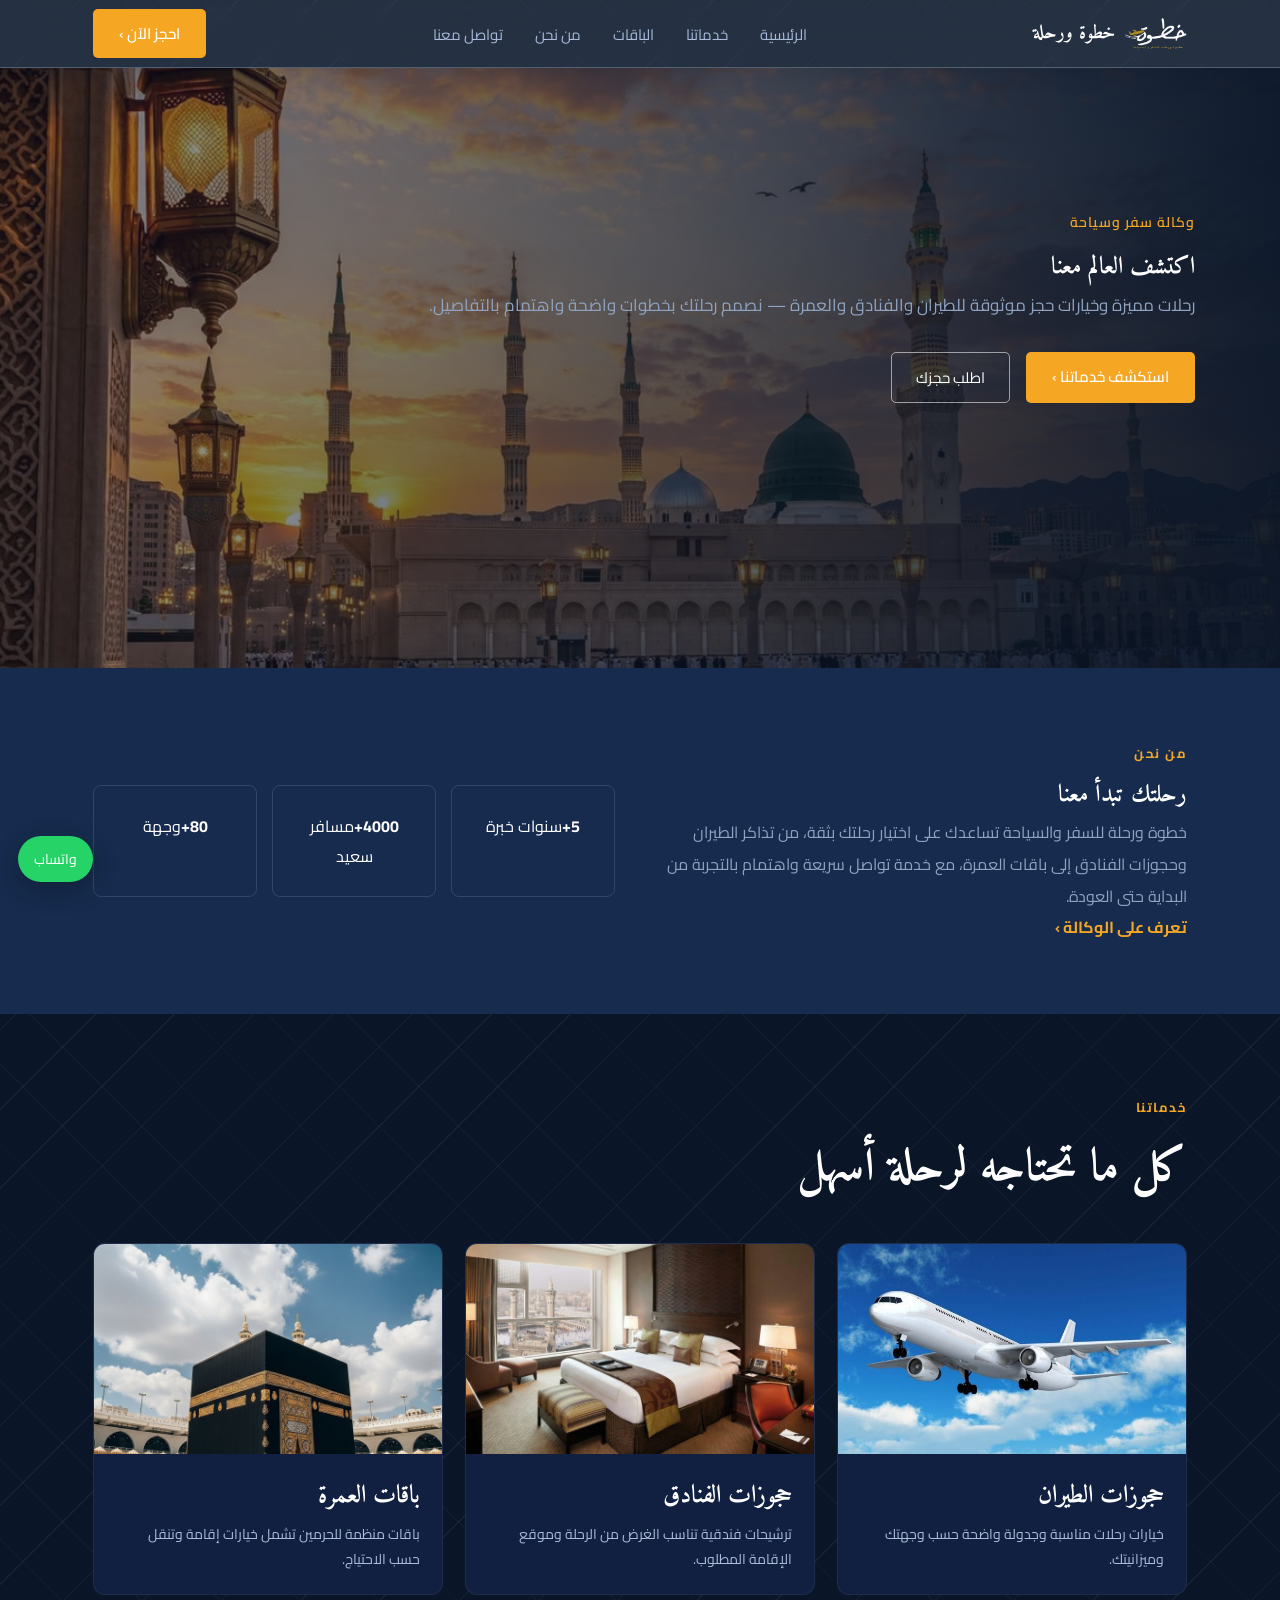
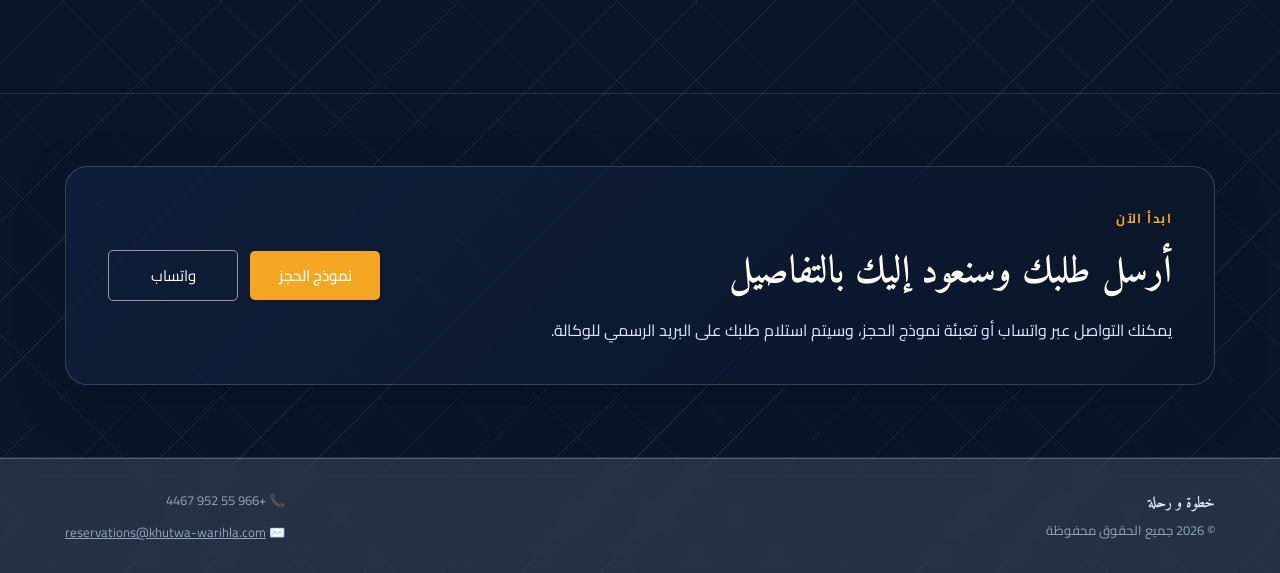
==== commit 1c04bf31: "Add files via upload" ====
--- a/index.html
+++ b/index.html
@@ -141,7 +141,7 @@
         <p>© <span id="year"></span> جميع الحقوق محفوظة</p>
       </div>
       <div class="footer-contact">
-        <p><span class="footer-icon">📞</span> <a href="tel:+966559524467">+966 55 952 4467</a></p>
+        <p><span class="footer-icon">📞</span> <a href="tel:+966559524467"><bdi class="phone-number reversed-phone" dir="ltr">4467 952 55 966+</bdi></a></p>
         <p><span class="footer-icon">✉️</span> <a href="mailto:reservations@khutwa-warihla.com">reservations@khutwa-warihla.com</a></p>
       </div>
     </div>
--- a/css/style.css
+++ b/css/style.css
@@ -569,3 +569,64 @@
   .cta-actions { justify-content: stretch; }
   .cta-actions .btn-primary, .cta-actions .btn-outline { width: 100%; }
 }
+
+/* Contact form and phone display fixes */
+a[href^="tel:"] {
+  direction: ltr;
+  unicode-bidi: isolate;
+  display: inline-block;
+}
+
+.booking-form input[name="phone"] {
+  direction: ltr;
+  text-align: left;
+}
+
+.booking-form select,
+.booking-form select option {
+  color: #000;
+  background-color: #fff;
+}
+
+
+/* Strong cross-browser fixes for phone direction and service options */
+.phone-number,
+a[href^="tel:"] {
+  direction: ltr !important;
+  unicode-bidi: isolate !important;
+  text-align: left !important;
+  display: inline-block !important;
+  white-space: nowrap;
+}
+
+.booking-form .phone-input,
+.booking-form input[name="phone"] {
+  direction: ltr !important;
+  unicode-bidi: plaintext !important;
+  text-align: left !important;
+}
+
+.booking-form .service-select,
+.booking-form select[name="service"] {
+  color: #000000 !important;
+  background: #ffffff !important;
+  background-color: #ffffff !important;
+  -webkit-text-fill-color: #000000 !important;
+  color-scheme: light;
+}
+
+.booking-form .service-select option,
+.booking-form select[name="service"] option {
+  color: #000000 !important;
+  background: #ffffff !important;
+  background-color: #ffffff !important;
+  -webkit-text-fill-color: #000000 !important;
+}
+
+/* Display the published phone number in the requested reversed order. */
+.reversed-phone {
+  direction: ltr !important;
+  unicode-bidi: isolate !important;
+  display: inline-block !important;
+  text-align: left !important;
+}
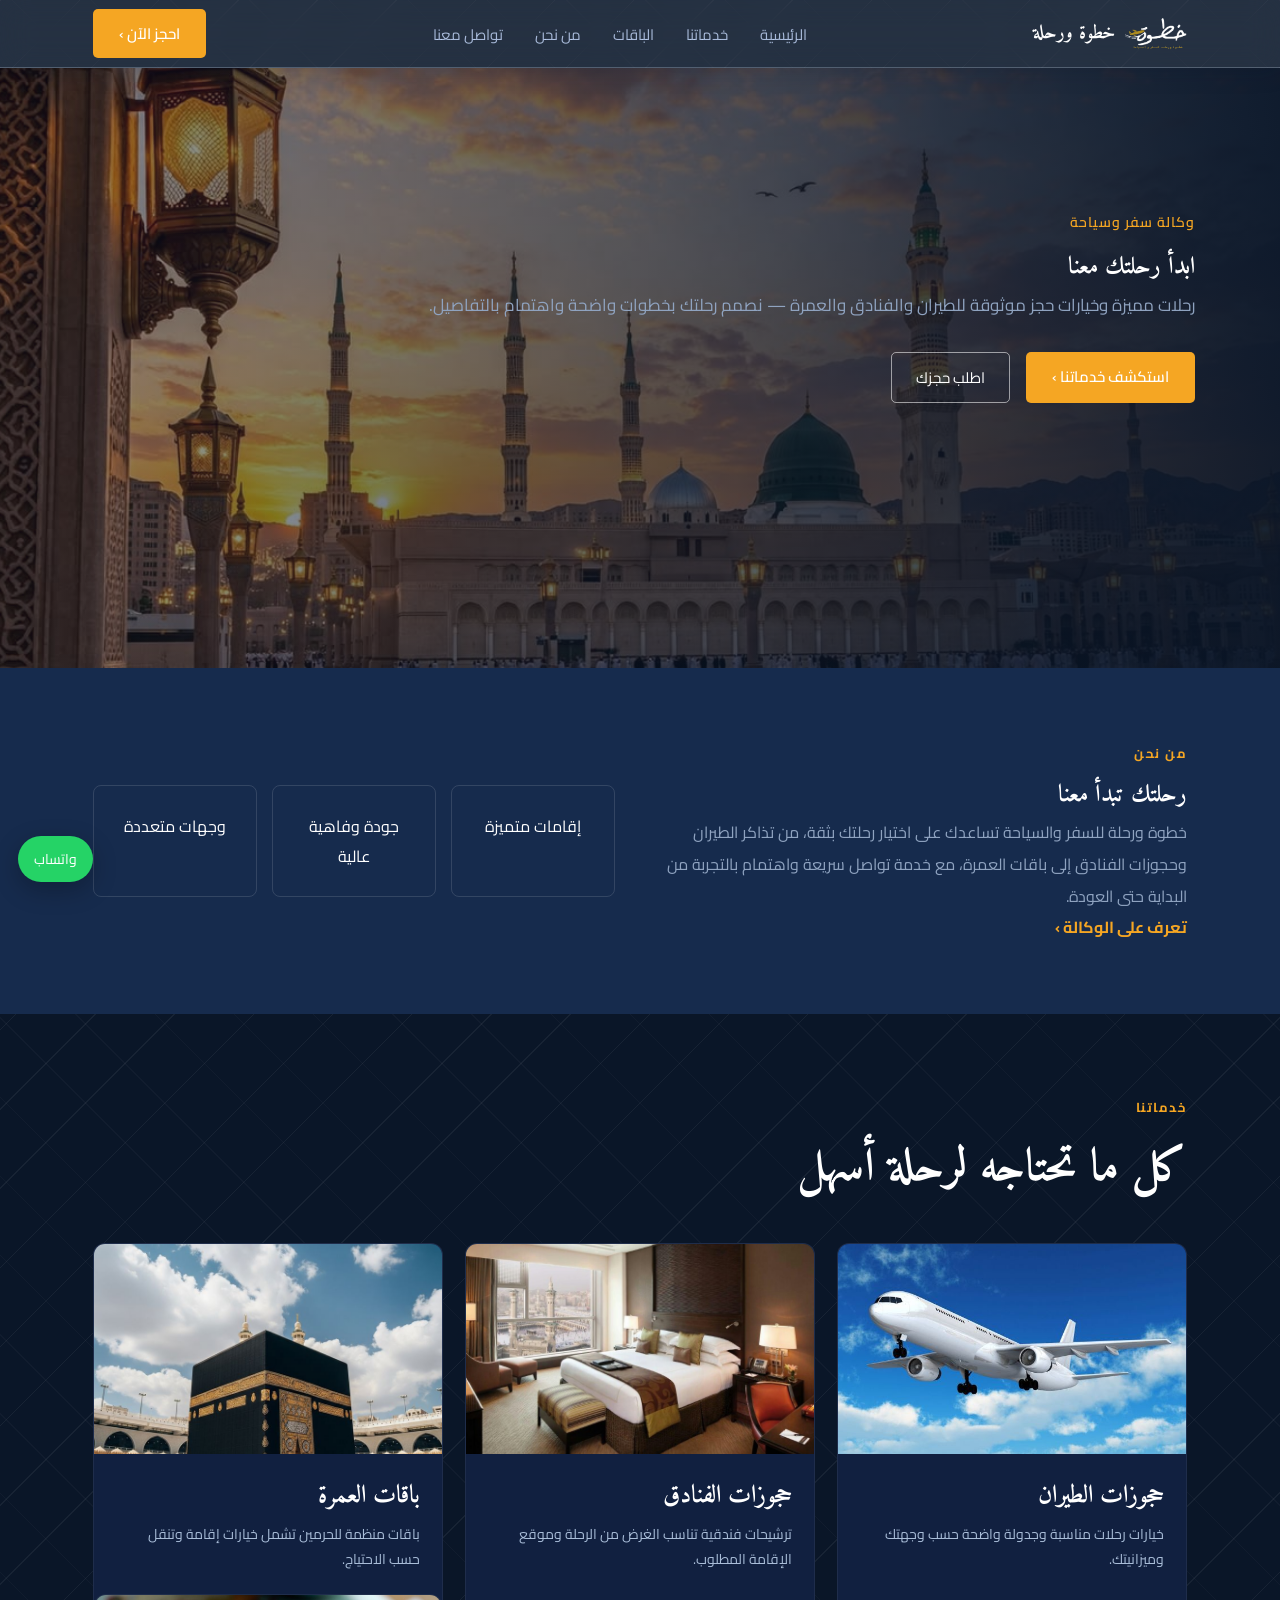
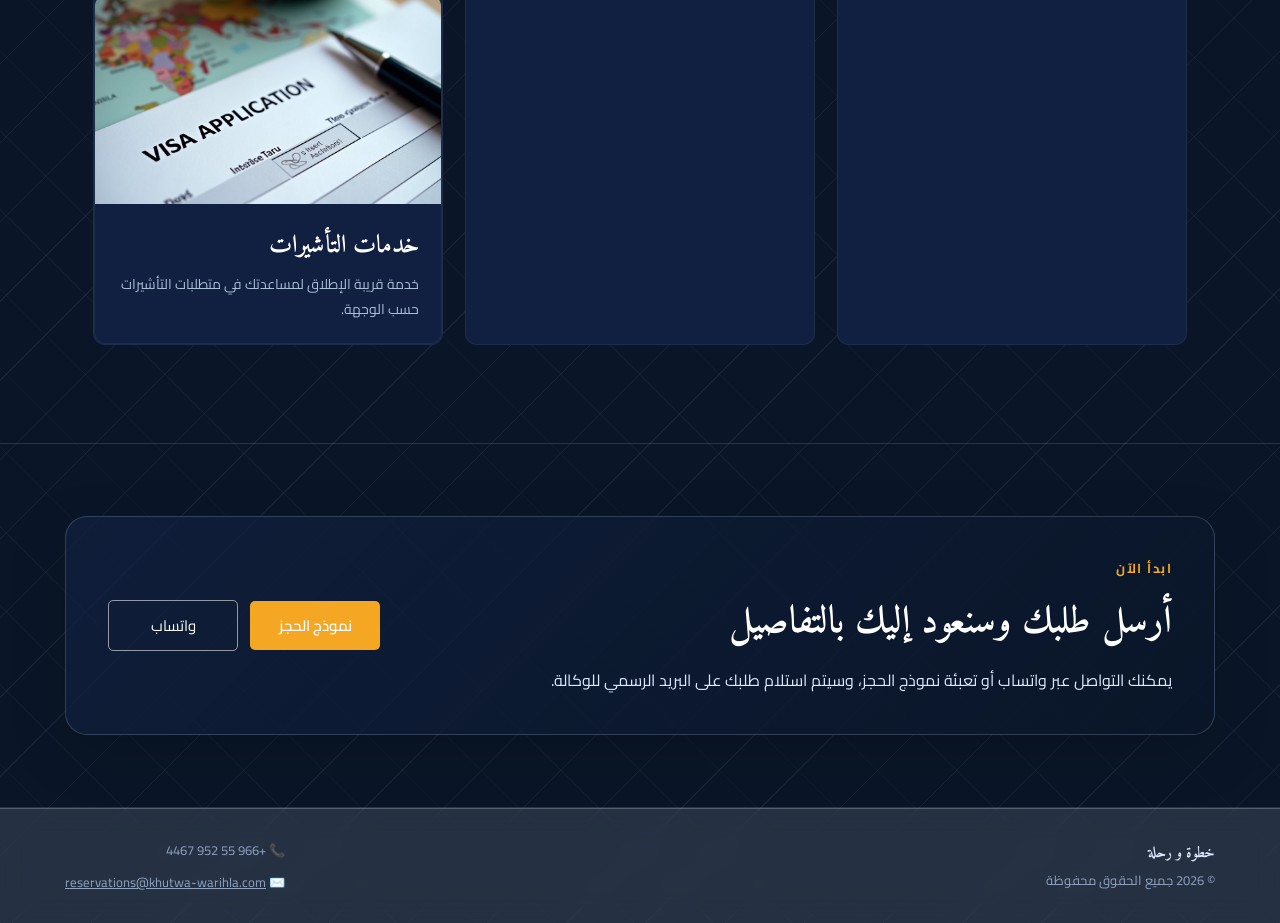
==== commit 8dbae1f1: "index.html" ====
--- a/index.html
+++ b/index.html
@@ -4,7 +4,7 @@
   <meta charset="UTF-8">
   <meta name="viewport" content="width=device-width, initial-scale=1.0">
   <title>خطوة ورحلة | وكالة سفر وسياحة في المدينة المنورة</title>
-  <meta name="description" content="خطوة ورحلة وكالة سفر وسياحة تقدم حجوزات الطيران والفنادق وباقات العمرة، مع خدمات النقل والاستقبال والتأشيرات قريباً.">
+  <meta name="description" content="خطوة ورحلة وكالة سفر وسياحة تقدم حجوزات الطيران والفنادق وباقات العمرة، مع خدمات التأشيرات ">
   <meta name="keywords" content="خطوة ورحلة, وكالة سفر, وكالة سياحة, حجوزات طيران, حجوزات فنادق, باقات عمرة, المدينة المنورة">
   <meta name="robots" content="index, follow">
   <link rel="canonical" href="https://khutwa-warihla.com/">
@@ -66,7 +66,7 @@
       <div class="hero-overlay"></div>
       <div class="hero-content">
         <p class="hero-label">وكالة سفر وسياحة</p>
-        <h1>اكتشف العالم معنا</h1>
+        <h1> ابدأ رحلتك معنا</h1>
         <p class="hero-sub">رحلات مميزة وخيارات حجز موثوقة للطيران والفنادق والعمرة — نصمم رحلتك بخطوات واضحة واهتمام بالتفاصيل.</p>
         <div class="hero-actions">
           <a class="btn-primary" href="services.html">استكشف خدماتنا ›</a>
@@ -84,9 +84,9 @@
           <a class="text-link" href="about.html">تعرف على الوكالة ›</a>
         </div>
         <div class="stats-grid">
-          <div class="stat-box"><strong>5+</strong><span>سنوات خبرة</span></div>
-          <div class="stat-box"><strong>4000+</strong><span>مسافر سعيد</span></div>
-          <div class="stat-box"><strong>80+</strong><span>وجهة</span></div>
+          <div class="stat-box"><strong></strong><span>إقامات متميزة </span></div>
+          <div class="stat-box"><strong></strong><span> جودة وفاهية عالية </span></div>
+          <div class="stat-box"><strong></strong><span>وجهات متعددة</span></div>
         </div>
       </div>
     </section>
@@ -106,11 +106,6 @@
           <article class="card service-image-card" tabindex="0">
             <div class="icon-wrapper"><img src="images/card3.jpg" alt="باقات العمرة"></div>
             <div class="card-body"><h3>باقات العمرة</h3><p>باقات منظمة للحرمين تشمل خيارات إقامة وتنقل حسب الاحتياج.</p></div>
-          </article>
-          <article class="card service-image-card" tabindex="0">
-            <div class="icon-wrapper"><img src="images/card4.jpg" alt="النقل والاستقبال"></div>
-            <div class="card-body"><h3>النقل والاستقبال</h3><p>خدمة قريبة الإطلاق لتسهيل التنقل من وإلى المطار والفندق.</p></div>
-          </article>
           <article class="card service-image-card" tabindex="0">
             <div class="icon-wrapper"><img src="images/card5.jpg" alt="خدمات التأشيرات"></div>
             <div class="card-body"><h3>خدمات التأشيرات</h3><p>خدمة قريبة الإطلاق لمساعدتك في متطلبات التأشيرات حسب الوجهة.</p></div>
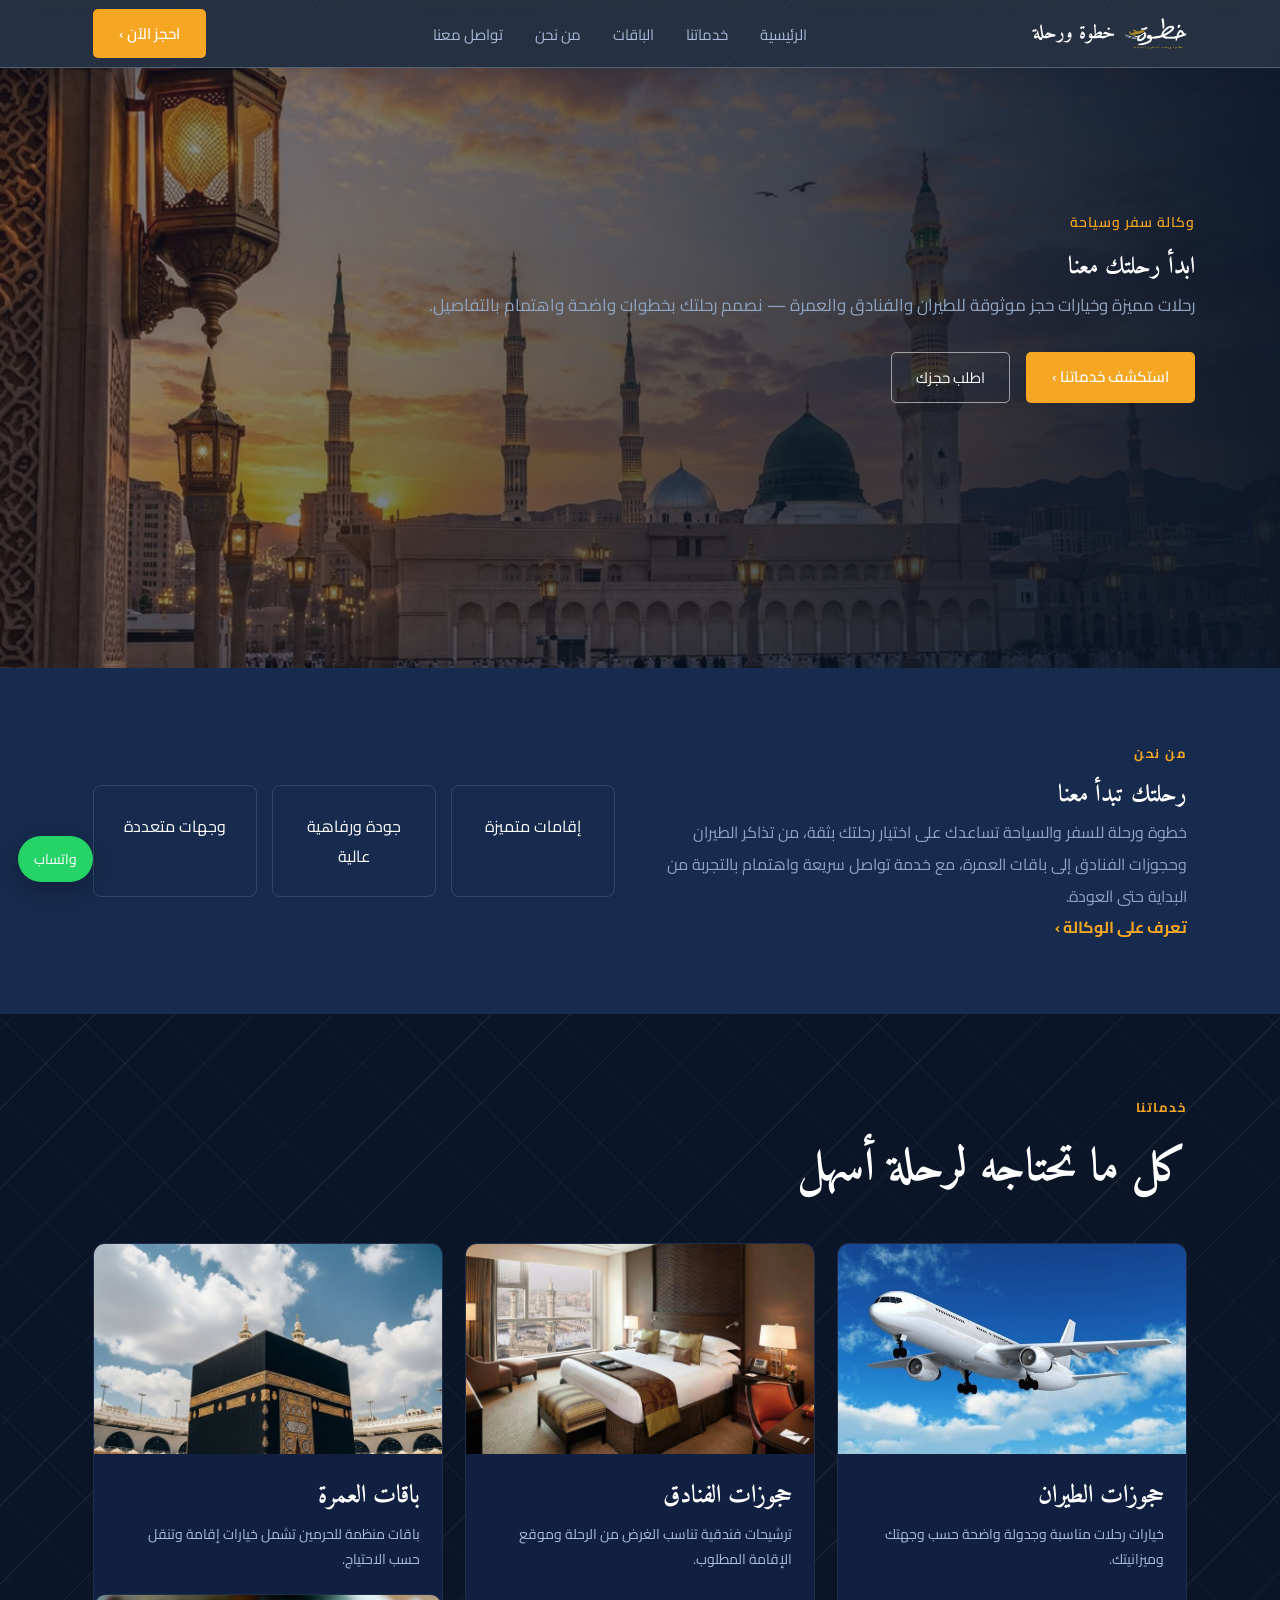
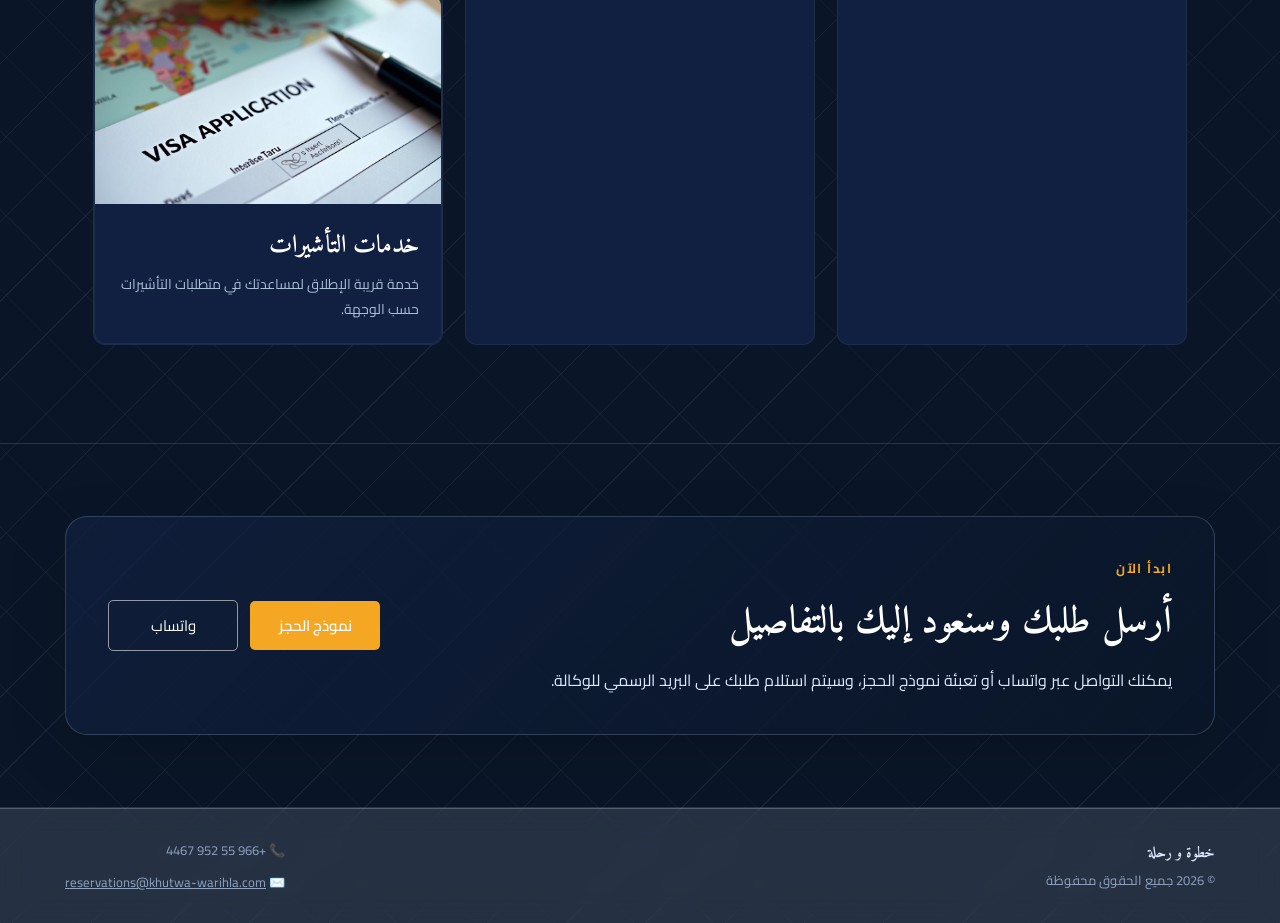
==== commit 19508e83: "index.html" ====
--- a/index.html
+++ b/index.html
@@ -85,7 +85,7 @@
         </div>
         <div class="stats-grid">
           <div class="stat-box"><strong></strong><span>إقامات متميزة </span></div>
-          <div class="stat-box"><strong></strong><span> جودة وفاهية عالية </span></div>
+          <div class="stat-box"><strong></strong><span> جودة ورفاهية عالية </span></div>
           <div class="stat-box"><strong></strong><span>وجهات متعددة</span></div>
         </div>
       </div>
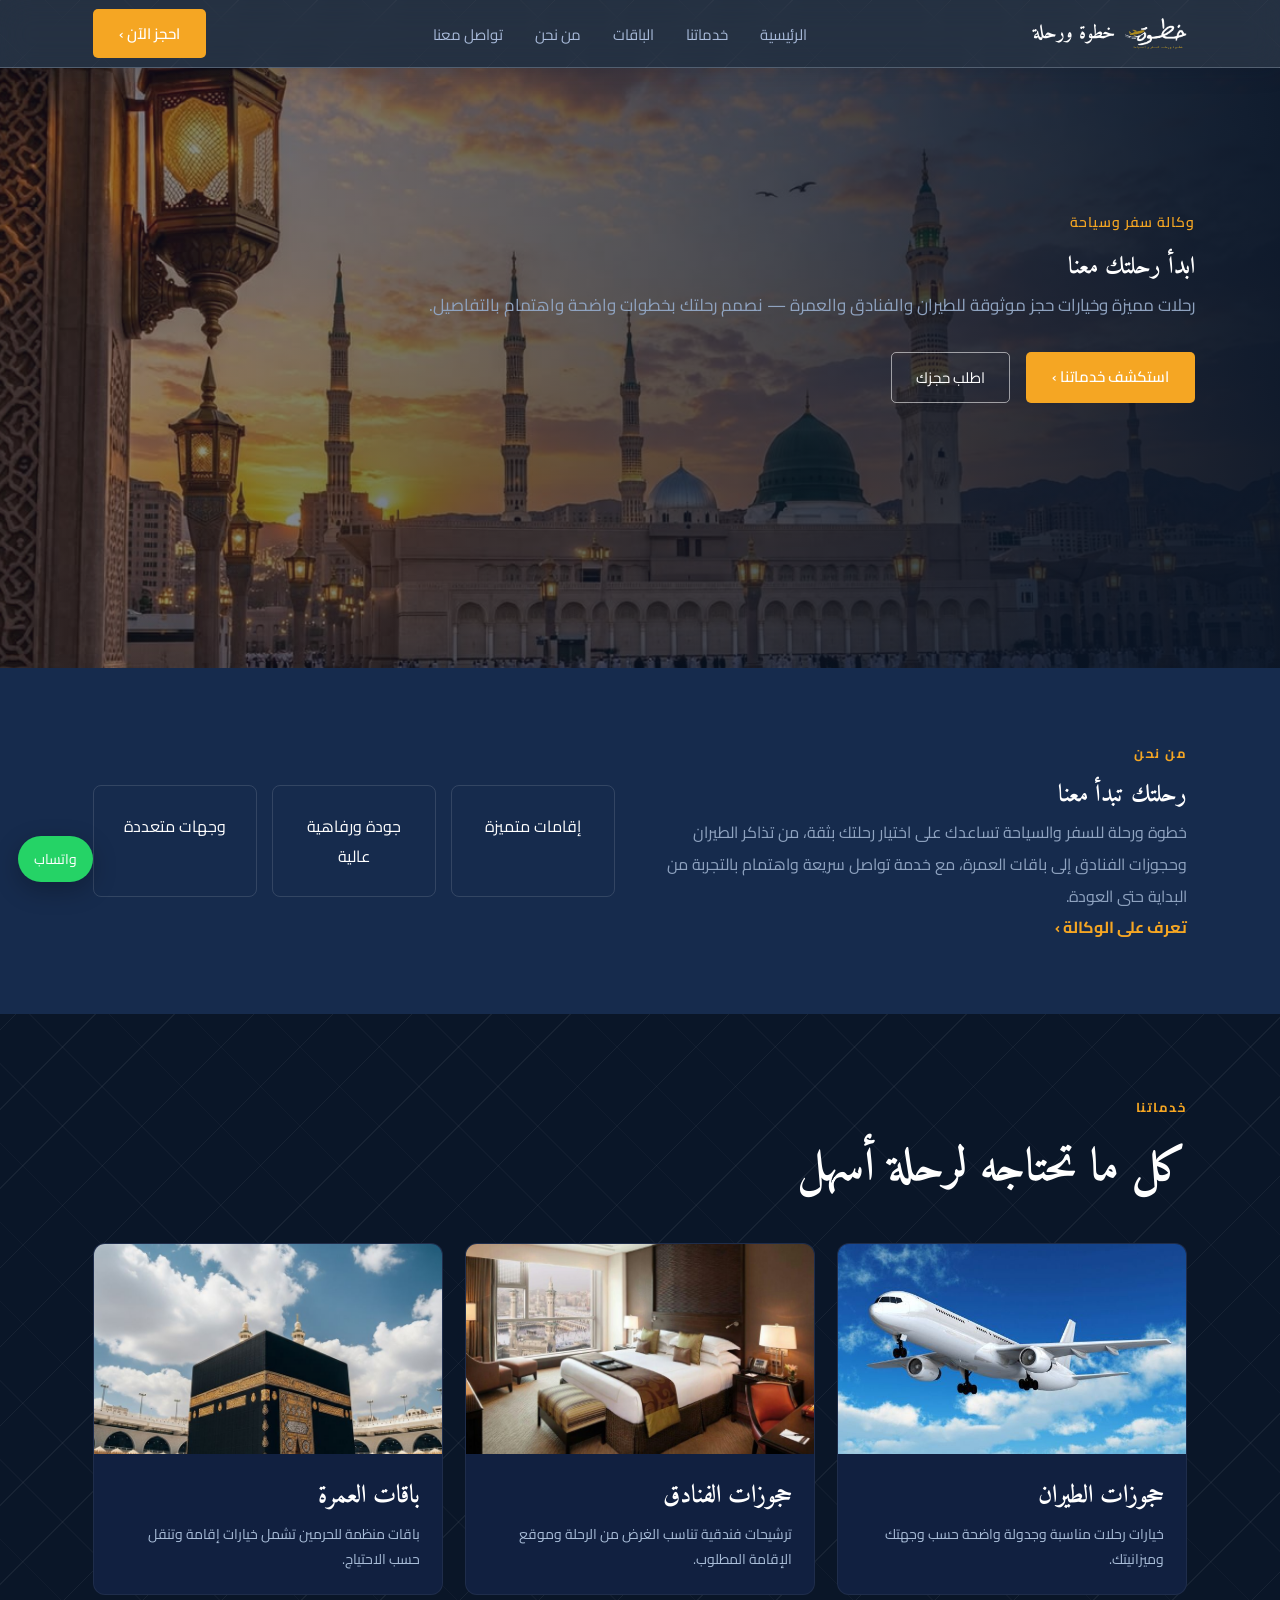
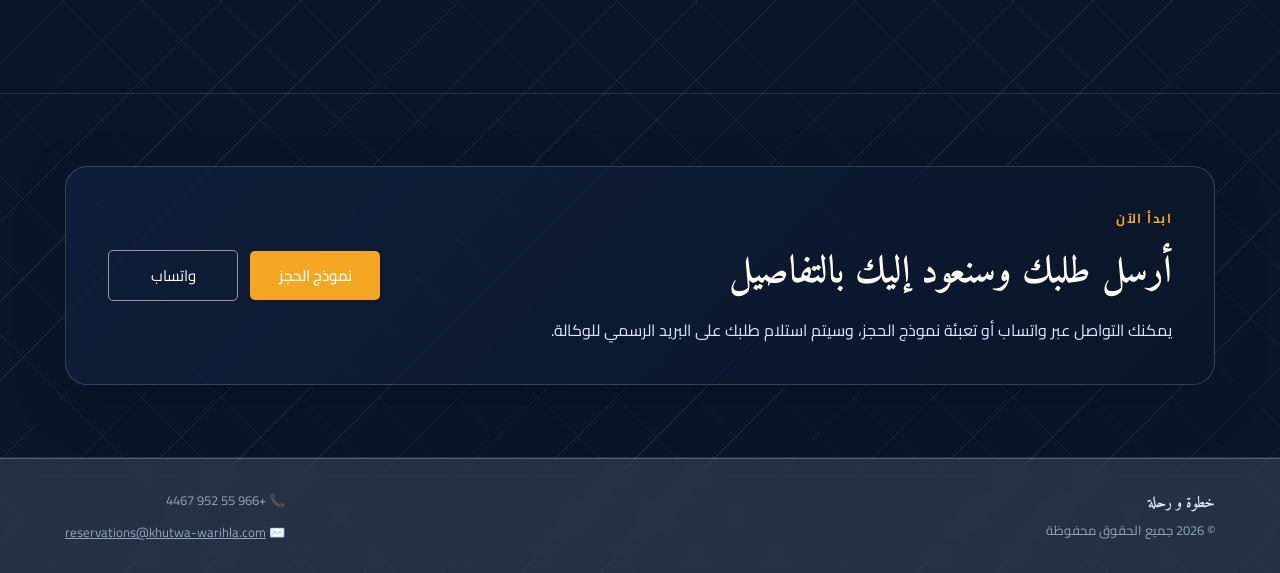
==== commit 929a66c6: "Add files via upload" ====
--- a/index.html
+++ b/index.html
@@ -106,6 +106,7 @@
           <article class="card service-image-card" tabindex="0">
             <div class="icon-wrapper"><img src="images/card3.jpg" alt="باقات العمرة"></div>
             <div class="card-body"><h3>باقات العمرة</h3><p>باقات منظمة للحرمين تشمل خيارات إقامة وتنقل حسب الاحتياج.</p></div>
+          </article>
           <article class="card service-image-card" tabindex="0">
             <div class="icon-wrapper"><img src="images/card5.jpg" alt="خدمات التأشيرات"></div>
             <div class="card-body"><h3>خدمات التأشيرات</h3><p>خدمة قريبة الإطلاق لمساعدتك في متطلبات التأشيرات حسب الوجهة.</p></div>
--- a/css/style.css
+++ b/css/style.css
@@ -630,3 +630,52 @@
   display: inline-block !important;
   text-align: left !important;
 }
+
+
+/* Business registration QR code in the footer */
+.footer-qr {
+  display: flex;
+  align-items: center;
+  gap: 16px;
+  direction: rtl;
+  max-width: 390px;
+  padding: 12px 16px;
+  border: 1px solid rgba(220, 235, 255, 0.22);
+  border-radius: 16px;
+  background: rgba(255, 255, 255, 0.06);
+}
+.footer-qr-text { max-width: 205px; }
+.footer-qr-text p {
+  margin: 0 0 7px;
+  color: var(--muted);
+  font-size: 12px;
+  line-height: 1.7;
+}
+.footer-qr-text h4 {
+  margin: 0;
+  color: #dce8ff;
+  font-size: 15px;
+  line-height: 1.8;
+}
+.footer-qr-link {
+  display: block;
+  flex: 0 0 112px;
+  padding: 6px;
+  border-radius: 10px;
+  background: #fff;
+}
+.footer-qr-link img {
+  display: block;
+  width: 100%;
+  height: auto;
+  border-radius: 4px;
+}
+@media (max-width: 768px) {
+  .footer-qr {
+    width: 100%;
+    max-width: 390px;
+    box-sizing: border-box;
+    justify-content: space-between;
+  }
+  .footer-qr-link { flex-basis: 100px; }
+}
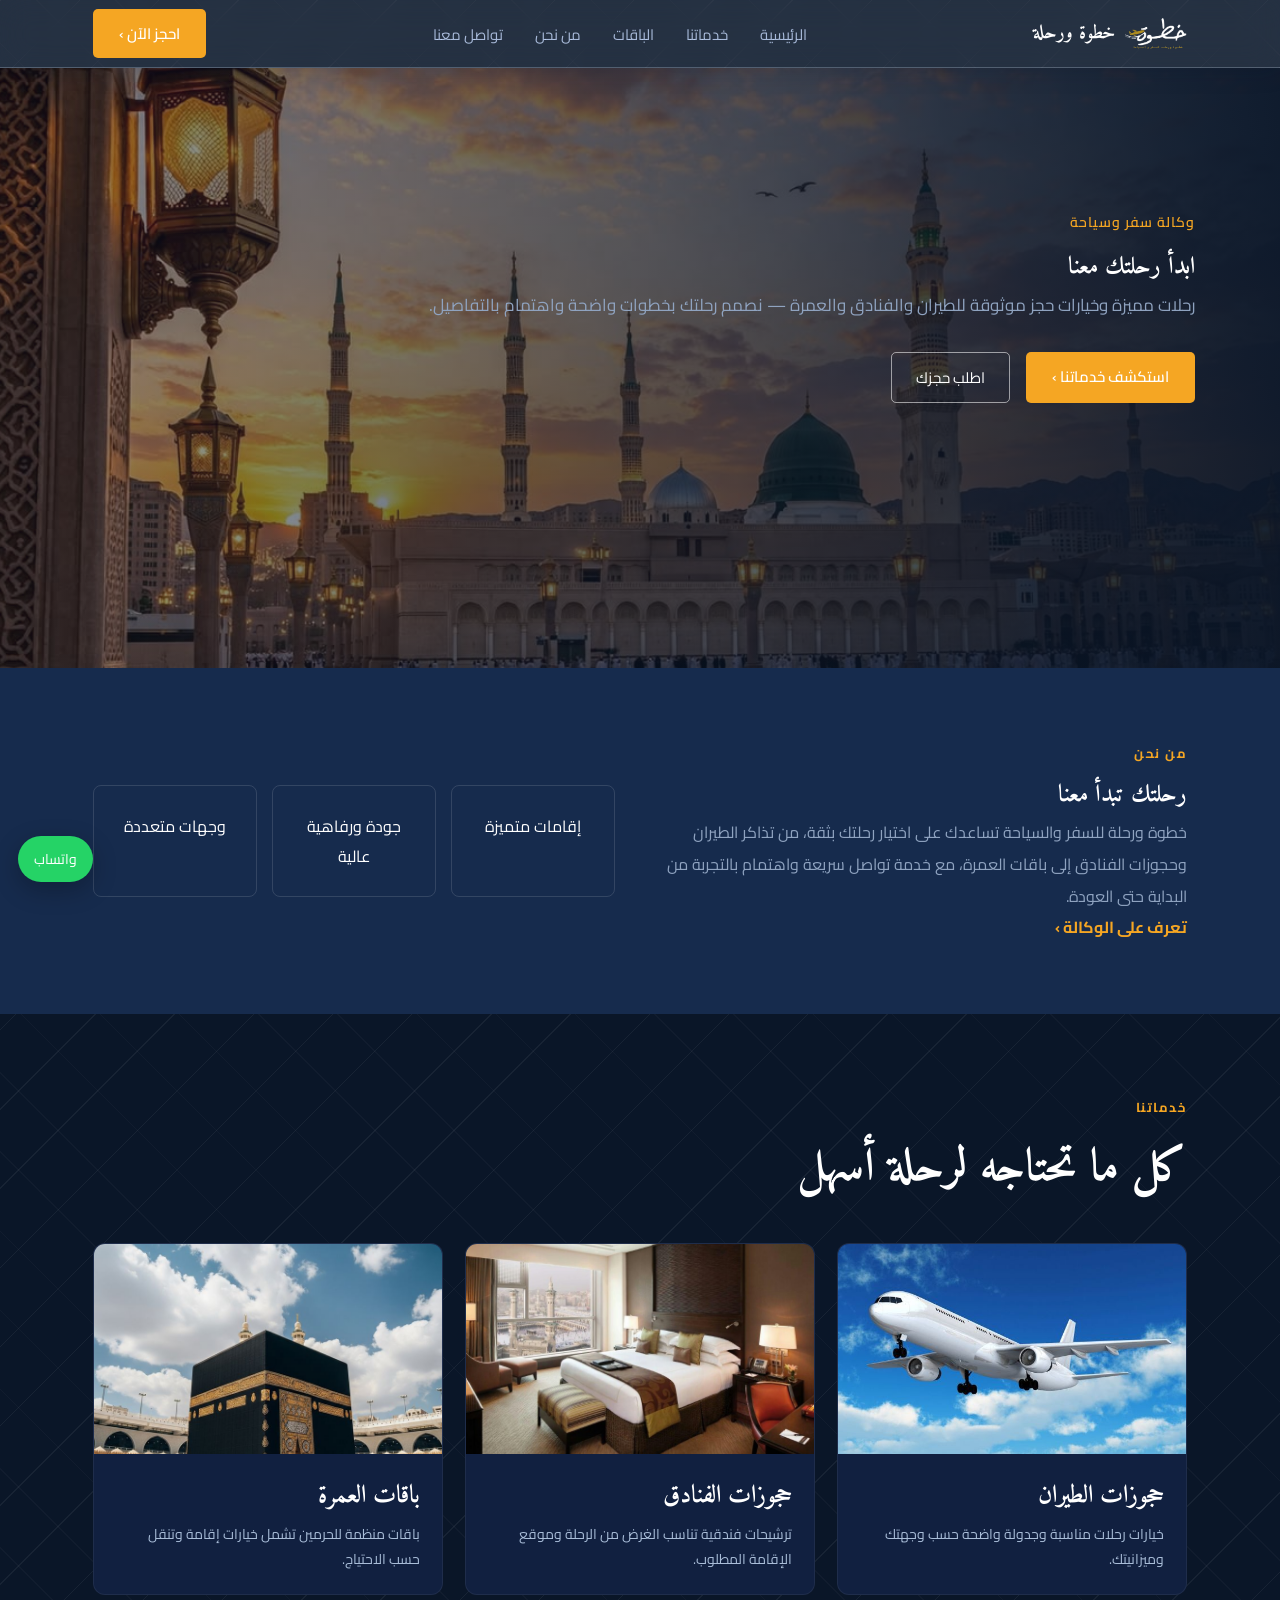
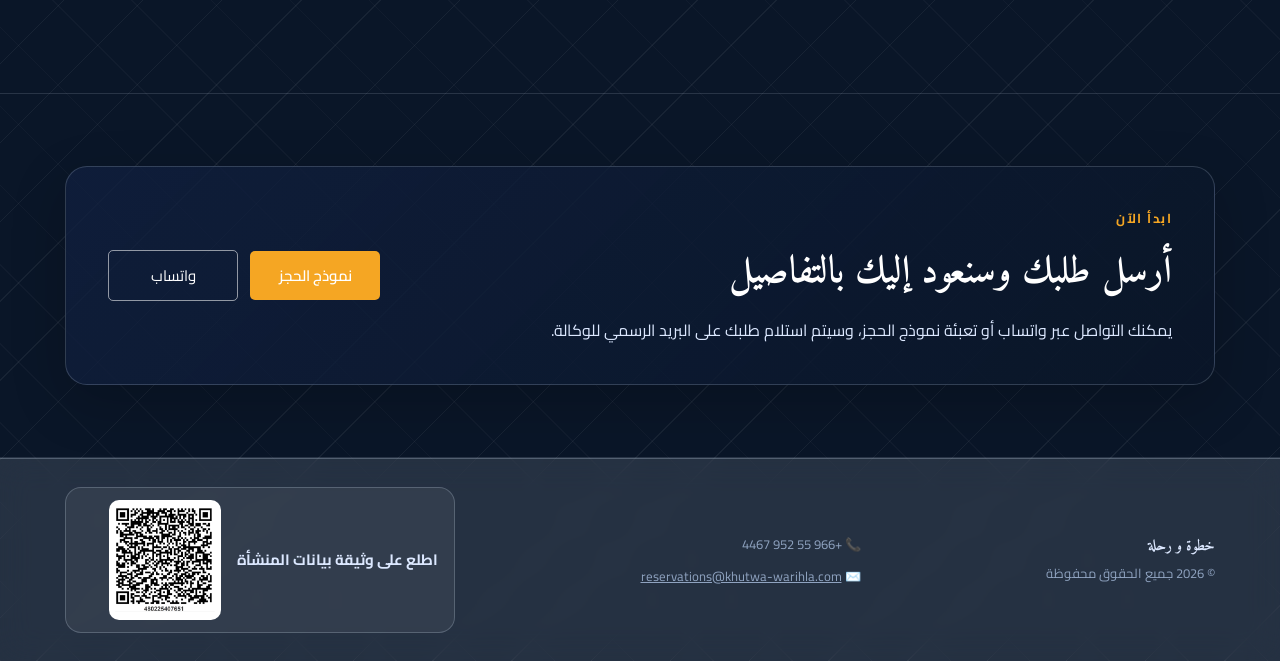
==== commit d64913bb: "Add files via upload" ====
--- a/index.html
+++ b/index.html
@@ -140,7 +140,15 @@
         <p><span class="footer-icon">📞</span> <a href="tel:+966559524467"><bdi class="phone-number reversed-phone" dir="ltr">4467 952 55 966+</bdi></a></p>
         <p><span class="footer-icon">✉️</span> <a href="mailto:reservations@khutwa-warihla.com">reservations@khutwa-warihla.com</a></p>
       </div>
-    </div>
+          <div class="footer-qr" aria-label="وثيقة بيانات المنشأة">
+        <div class="footer-qr-text">
+          <h4>اطلع على وثيقة بيانات المنشأة</h4>
+        </div>
+        <a class="footer-qr-link" href="images/QR.png" target="_blank" rel="noopener" aria-label="فتح رمز QR لوثيقة بيانات المنشأة">
+          <img src="images/QR.png" alt="رمز QR لوثيقة بيانات المنشأة" loading="lazy">
+        </a>
+      </div>
+</div>
   </footer>
   <a class="floating-whatsapp" href="https://wa.me/966559524467" target="_blank" rel="noopener" aria-label="تواصل عبر واتساب">واتساب</a>
   <script src="js/script.js"></script>
